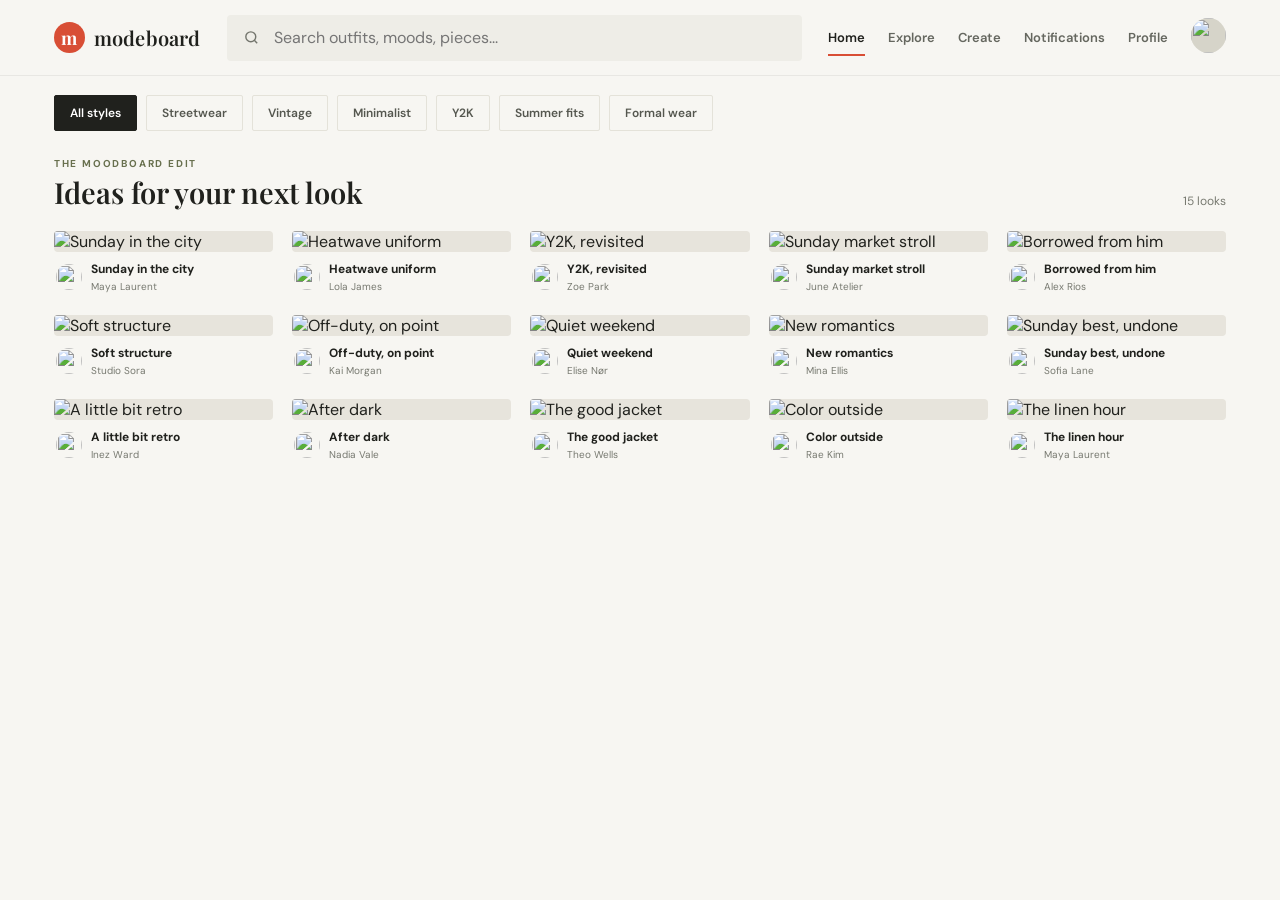
==== index.html @ 68780a5a "first commit" ====
<!doctype html>
<html lang="en">
<head>
  <meta charset="utf-8">
  <meta name="viewport" content="width=device-width, initial-scale=1">
  <meta name="theme-color" content="#f7f6f2">
  <title>Modeboard — Find your next look</title>
  <link rel="preconnect" href="https://fonts.googleapis.com">
  <link rel="preconnect" href="https://fonts.gstatic.com" crossorigin>
  <link href="https://fonts.googleapis.com/css2?family=DM+Sans:wght@400;500;600;700&family=Playfair+Display:wght@500;600;700&display=swap" rel="stylesheet">
  <link rel="stylesheet" href="styles.css">
</head>
<body>
  <header class="topbar">
    <a class="brand" href="#home" aria-label="Modeboard home"><span class="brand-mark">m</span><span class="brand-name">modeboard</span></a>
    <div class="search-wrap">
      <svg class="search-icon" width="17" height="17" viewBox="0 0 24 24" fill="none" stroke="currentColor" stroke-width="2" aria-hidden="true"><circle cx="11" cy="11" r="7"></circle><path d="m20 20-4-4"></path></svg>
      <input id="search" class="search" type="search" placeholder="Search outfits, moods, pieces..." autocomplete="off" aria-label="Search fashion inspiration">
      <div id="suggestions" class="suggestions" role="listbox"></div>
    </div>
    <nav class="nav-links" aria-label="Main navigation">
      <a class="nav-link active" href="#home">Home</a><a class="nav-link" href="#explore">Explore</a>
      <button class="nav-link" data-action="create">Create</button><button class="nav-link mobile-visible" aria-label="Notifications" data-action="notifications"><span class="notification-label">Notifications</span><svg class="nav-icon" viewBox="0 0 24 24" fill="none" stroke="currentColor" stroke-width="1.8"><path d="M18 8a6 6 0 0 0-12 0c0 7-3 7-3 9h18c0-2-3-2-3-9M10 21h4"></path></svg></button><a class="nav-link profile-label" href="#profile">Profile</a>
      <a href="#profile" aria-label="Profile"><img class="avatar" src="https://images.unsplash.com/photo-1534528741775-53994a69daeb?auto=format&fit=crop&w=96&q=80" alt=""></a>
    </nav>
  </header>
  <div class="categories" id="categories" aria-label="Filter by fashion category"></div>
  <main id="home">
    <section class="section-heading"><div><p class="eyebrow">The moodboard edit</p><h1 id="heading">Ideas for your next look</h1></div><span class="result-count" id="result-count"></span></section>
    <section class="masonry" id="masonry" aria-label="Fashion inspiration"></section>
    <div class="empty-state" id="empty-state"><strong>No looks found just yet.</strong>Try another search or category.</div>
  </main>
  <div class="modal-backdrop" id="modal" role="dialog" aria-modal="true" aria-label="Fashion pin details">
    <article class="detail-modal">
      <div class="detail-visual"><img id="detail-image" src="" alt=""></div>
      <div class="detail-content">
        <div class="detail-top"><div class="detail-actions"><button class="icon-button" id="detail-like" aria-label="Like this look"><svg width="18" height="18" viewBox="0 0 24 24" fill="none" stroke="currentColor" stroke-width="1.8"><path d="M20.8 4.6a5.5 5.5 0 0 0-7.8 0L12 5.7l-1.1-1.1a5.5 5.5 0 0 0-7.8 7.8l1.1 1.1L12 21l7.8-7.5 1.1-1.1a5.5 5.5 0 0 0-.1-7.8Z"></path></svg></button><button class="save-button saved" id="detail-save">Save</button></div><button class="close-modal" id="close-modal" aria-label="Close details">&times;</button></div>
        <h2 class="detail-title" id="detail-title"></h2><p class="detail-description" id="detail-description"></p>
        <div class="profile-row"><img id="detail-avatar" src="" alt=""><div><div class="profile-name" id="detail-creator"></div><div class="profile-sub">Style contributor</div></div></div>
        <div class="detail-divider"></div><h3 class="detail-label">The details</h3><div class="tag-list" id="detail-tags"></div>
        <div class="detail-divider"></div><h3 class="detail-label">Shop the look</h3><a class="product-link" href="#shop" data-action="shop"><span>Explore similar pieces</span><span>View edit ↗</span></a>
        <div class="detail-divider"></div><h3 class="detail-label">Notes from the community</h3><div class="comment-list" id="comment-list"><span>Love the proportions on this one.</span></div>
        <form class="comment-form" id="comment-form"><input id="comment-input" placeholder="Add a thoughtful note..." aria-label="Add a comment"><button type="submit">Post</button></form>
        <div class="detail-divider"></div><h3 class="detail-label">Related looks</h3><div class="related-row" id="related-row"></div>
      </div>
    </article>
  </div>
  <div class="toast" id="toast" role="status"></div>
  <script src="script.js" defer></script>
</body>
</html>
---- styles.css ----
:root { color-scheme: light; --ink: #20211d; --muted: #777970; --paper: #f7f6f2; --white: #fff; --line: #e7e6df; --accent: #d84e35; --olive: #68704e; --shadow: 0 18px 60px rgb(28 29 25 / 16%); }
    * { box-sizing: border-box; }
    body { margin: 0; background: var(--paper); color: var(--ink); font-family: "DM Sans", sans-serif; }
    button, input { font: inherit; }
    button { color: inherit; }
    .topbar { position: sticky; top: 0; z-index: 5; height: 76px; display: flex; align-items: center; gap: 26px; padding: 0 4.2%; background: rgb(247 246 242 / 94%); border-bottom: 1px solid rgb(32 33 29 / 7%); backdrop-filter: blur(16px); }
    .brand { display: flex; align-items: center; gap: 9px; flex: 0 0 auto; text-decoration: none; color: var(--ink); }
    .brand-mark { width: 31px; height: 31px; display: grid; place-items: center; border-radius: 50%; background: var(--accent); color: white; font: 700 18px "Playfair Display", serif; }
    .brand-name { font: 600 20px "Playfair Display", serif; letter-spacing: .2px; }
    .search-wrap { position: relative; flex: 1; max-width: 660px; }
    .search { width: 100%; height: 46px; padding: 0 18px 0 46px; outline: 0; border: 1px solid transparent; border-radius: 4px; background: #eeede7; color: var(--ink); transition: background .2s, border .2s; }
    .search:focus { background: white; border-color: #c9c8bd; }
    .search-icon { position: absolute; top: 14px; left: 16px; color: #73756d; pointer-events: none; }
    .suggestions { position: absolute; top: 54px; left: 0; right: 0; z-index: 10; display: none; padding: 12px; border: 1px solid var(--line); border-radius: 4px; background: white; box-shadow: 0 12px 30px rgb(0 0 0 / 10%); }
    .suggestions.open { display: block; }
    .suggestion-label { padding: 5px 9px 9px; color: var(--muted); font-size: 11px; text-transform: uppercase; letter-spacing: 1.1px; }
    .suggestion { display: flex; width: 100%; padding: 10px; border: 0; background: transparent; text-align: left; cursor: pointer; }
    .suggestion:hover { background: var(--paper); }
    .nav-links { display: flex; align-items: center; gap: 23px; margin-left: auto; }
    .nav-link { padding: 8px 0; border: 0; background: none; color: #65675f; text-decoration: none; font-size: 13px; font-weight: 600; cursor: pointer; }
    .nav-link:hover, .nav-link.active { color: var(--ink); }
    .nav-link.active { box-shadow: 0 2px var(--accent); }
    .nav-icon { display: none; width: 21px; height: 21px; }
    .avatar { width: 35px; height: 35px; flex: 0 0 auto; border-radius: 50%; object-fit: cover; background: #d6d4c9; }
    .categories { display: flex; align-items: center; gap: 9px; max-width: 100%; overflow-x: auto; padding: 19px 4.2% 17px; scrollbar-width: none; }
    .categories::-webkit-scrollbar { display: none; }
    .category { flex: 0 0 auto; padding: 9px 15px; border: 1px solid #e4e2d9; border-radius: 2px; background: transparent; color: #55574f; font-size: 12px; font-weight: 600; cursor: pointer; transition: .18s ease; }
    .category:hover { border-color: #aaa99e; }
    .category.active { border-color: var(--ink); background: var(--ink); color: white; }
    main { padding: 4px 4.2% 70px; }
    .section-heading { display: flex; justify-content: space-between; align-items: end; margin: 5px 0 22px; }
    .eyebrow { margin: 0 0 6px; color: var(--olive); font-size: 10px; font-weight: 700; letter-spacing: 1.8px; text-transform: uppercase; }
    h1 { margin: 0; font: 600 29px/1.15 "Playfair Display", serif; }
    .result-count { color: var(--muted); font-size: 12px; }
    .masonry { columns: 5 195px; column-gap: 19px; }
    .pin { break-inside: avoid; margin: 0 0 22px; opacity: 0; transform: translateY(10px); animation: enter .45s ease forwards; }
    @keyframes enter { to { opacity: 1; transform: translateY(0); } }
    .pin-image-wrap { position: relative; overflow: hidden; border-radius: 4px; background: #e7e4dc; cursor: pointer; isolation: isolate; }
    .pin-image { display: block; width: 100%; height: auto; transition: transform .45s cubic-bezier(.2,.75,.25,1); }
    .pin-image-wrap:hover .pin-image { transform: scale(1.035); }
    .pin-image-wrap::after { position: absolute; inset: 30% 0 0; z-index: 0; content: ""; opacity: 0; background: linear-gradient(transparent, rgb(0 0 0 / 28%)); transition: opacity .2s; pointer-events: none; }
    .pin-image-wrap:hover::after { opacity: 1; }
    .save-button { position: absolute; z-index: 1; top: 11px; right: 11px; padding: 10px 15px; border: 0; border-radius: 2px; background: var(--accent); color: white; font-size: 12px; font-weight: 700; opacity: 0; transform: translateY(-4px); transition: .18s; cursor: pointer; }
    .pin-image-wrap:hover .save-button, .save-button.saved { opacity: 1; transform: none; }
    .pin-actions { position: absolute; z-index: 1; right: 10px; bottom: 10px; left: 10px; display: flex; justify-content: space-between; opacity: 0; transition: .18s; }
    .pin-image-wrap:hover .pin-actions { opacity: 1; }
    .icon-button { display: grid; width: 34px; height: 34px; place-items: center; border: 0; border-radius: 50%; background: rgb(255 255 255 / 95%); cursor: pointer; }
    .icon-button:hover { background: white; transform: translateY(-1px); }
    .pin-caption { display: flex; align-items: center; gap: 9px; padding: 9px 2px 0; }
    .creator-avatar { width: 26px; height: 26px; flex: 0 0 auto; border-radius: 50%; object-fit: cover; }
    .caption-copy { min-width: 0; }
    .pin-title { overflow: hidden; margin: 0; font-size: 12px; font-weight: 700; text-overflow: ellipsis; white-space: nowrap; }
    .creator { margin: 3px 0 0; color: var(--muted); font-size: 10px; }
    .empty-state { display: none; padding: 60px 20px; color: var(--muted); text-align: center; }
    .empty-state strong { display: block; margin-bottom: 8px; color: var(--ink); font: 500 22px "Playfair Display", serif; }
    .modal-backdrop { position: fixed; inset: 0; z-index: 20; display: none; place-items: center; padding: 25px; background: rgb(23 24 21 / 60%); backdrop-filter: blur(4px); }
    .modal-backdrop.open { display: grid; animation: fade .2s ease; }
    @keyframes fade { from { opacity: 0; } to { opacity: 1; } }
    .detail-modal { position: relative; display: grid; width: min(1050px, 96vw); max-height: min(760px, 92vh); grid-template-columns: minmax(0, 1.08fr) minmax(340px, .92fr); overflow: hidden; border-radius: 5px; background: white; box-shadow: var(--shadow); animation: rise .25s ease; }
    @keyframes rise { from { transform: translateY(10px) scale(.99); } to { transform: none; } }
    .detail-visual { display: grid; min-height: 400px; max-height: min(760px, 92vh); place-items: center; overflow: hidden; background: #e9e7df; }
    .detail-visual img { width: 100%; height: 100%; max-height: min(760px, 92vh); object-fit: cover; }
    .detail-content { overflow-y: auto; padding: 27px 29px; }
    .detail-top { display: flex; justify-content: space-between; align-items: center; margin-bottom: 20px; }
    .detail-actions { display: flex; align-items: center; gap: 9px; }
    .detail-title { margin: 0 0 10px; font: 600 28px/1.2 "Playfair Display", serif; }
    .detail-description { color: #686a62; font-size: 13px; line-height: 1.65; }
    .profile-row { display: flex; align-items: center; gap: 10px; margin: 22px 0; }
    .profile-row img { width: 38px; height: 38px; border-radius: 50%; object-fit: cover; }
    .profile-name { font-size: 12px; font-weight: 700; }
    .profile-sub { margin-top: 3px; color: var(--muted); font-size: 10px; }
    .detail-divider { height: 1px; margin: 20px 0; background: var(--line); }
    .detail-label { margin: 0 0 12px; font-size: 12px; font-weight: 700; }
    .tag-list { display: flex; flex-wrap: wrap; gap: 7px; }
    .tag { padding: 7px 9px; background: var(--paper); color: #66675f; font-size: 10px; }
    .product-link { display: flex; justify-content: space-between; padding: 13px 0; border-bottom: 1px solid var(--line); color: var(--ink); text-decoration: none; font-size: 12px; }
    .product-link span:last-child { color: var(--accent); }
    .comment-form { display: flex; gap: 8px; margin-top: 12px; }
    .comment-form input { min-width: 0; flex: 1; padding: 10px; border: 1px solid var(--line); outline: 0; font-size: 11px; }
    .comment-form input:focus { border-color: #aaa99e; }
    .comment-form button { padding: 0 13px; border: 0; background: var(--ink); color: white; font-size: 11px; cursor: pointer; }
    .comment-list { display: grid; gap: 9px; color: #66675f; font-size: 11px; }
    .related-row { display: flex; gap: 8px; }
    .related-row img { width: 66px; height: 83px; border-radius: 2px; object-fit: cover; }
    .close-modal { width: 34px; height: 34px; border: 1px solid var(--line); border-radius: 50%; background: white; font-size: 19px; cursor: pointer; }
    .toast { position: fixed; bottom: 24px; left: 50%; z-index: 30; padding: 11px 17px; background: var(--ink); color: white; font-size: 12px; opacity: 0; transform: translate(-50%, 10px); transition: .2s; pointer-events: none; }
    .toast.show { opacity: 1; transform: translate(-50%, 0); }
    body.modal-open { overflow: hidden; }
    @media (min-width: 1500px) { .masonry { columns: 6 195px; } }
    @media (hover: none) { .pin-image-wrap::after { opacity: .12; } .pin-image-wrap .save-button, .pin-image-wrap .pin-actions { opacity: 1; transform: none; } }
    @media (max-width: 1100px) { .topbar { gap: 17px; padding: 0 3%; } .nav-links { gap: 15px; } .categories, main { padding-right: 3%; padding-left: 3%; } .masonry { columns: 4 180px; } }
    @media (max-width: 760px) {
      .topbar { height: 64px; gap: 14px; padding: 0 16px; }
      .brand-name { display: none; }
      .brand-mark { width: 33px; height: 33px; }
      .search { height: 40px; padding-left: 39px; font-size: 12px; }
      .search-icon { top: 12px; left: 13px; }
      .nav-links { gap: 11px; }
      .nav-link { display: none; }
      .nav-link.mobile-visible { display: grid; place-items: center; }
      .nav-icon { display: block; }
      .notification-label, .profile-label { display: none; }
      .avatar { width: 31px; height: 31px; }
      .categories { padding: 14px 16px; }
      main { padding: 4px 16px 45px; }
      .section-heading { margin-bottom: 17px; }
      h1 { font-size: 25px; }
      .masonry { columns: 3 150px; column-gap: 12px; }
      .pin { margin-bottom: 15px; }
      .pin-caption { gap: 6px; padding-top: 7px; }
      .creator-avatar { width: 23px; height: 23px; }
      .pin-title { font-size: 11px; }
      .creator { font-size: 9px; }
      .modal-backdrop { padding: 0; align-items: end; }
      .detail-modal { width: 100%; max-height: 94vh; grid-template-columns: 1fr; grid-template-rows: minmax(220px, 38vh) minmax(0, 1fr); border-radius: 9px 9px 0 0; }
      .detail-visual { min-height: 0; max-height: 38vh; }
      .detail-visual img { max-height: 38vh; }
      .detail-content { padding: 19px 20px 30px; }
      .detail-title { font-size: 24px; }
    }
    @media (max-width: 430px) { .masonry { columns: 2 135px; column-gap: 11px; } .result-count { font-size: 10px; } .category { padding: 8px 12px; } }
    @media (prefers-reduced-motion: reduce) { *, *::before, *::after { scroll-behavior: auto !important; animation-duration: .01ms !important; transition-duration: .01ms !important; } }
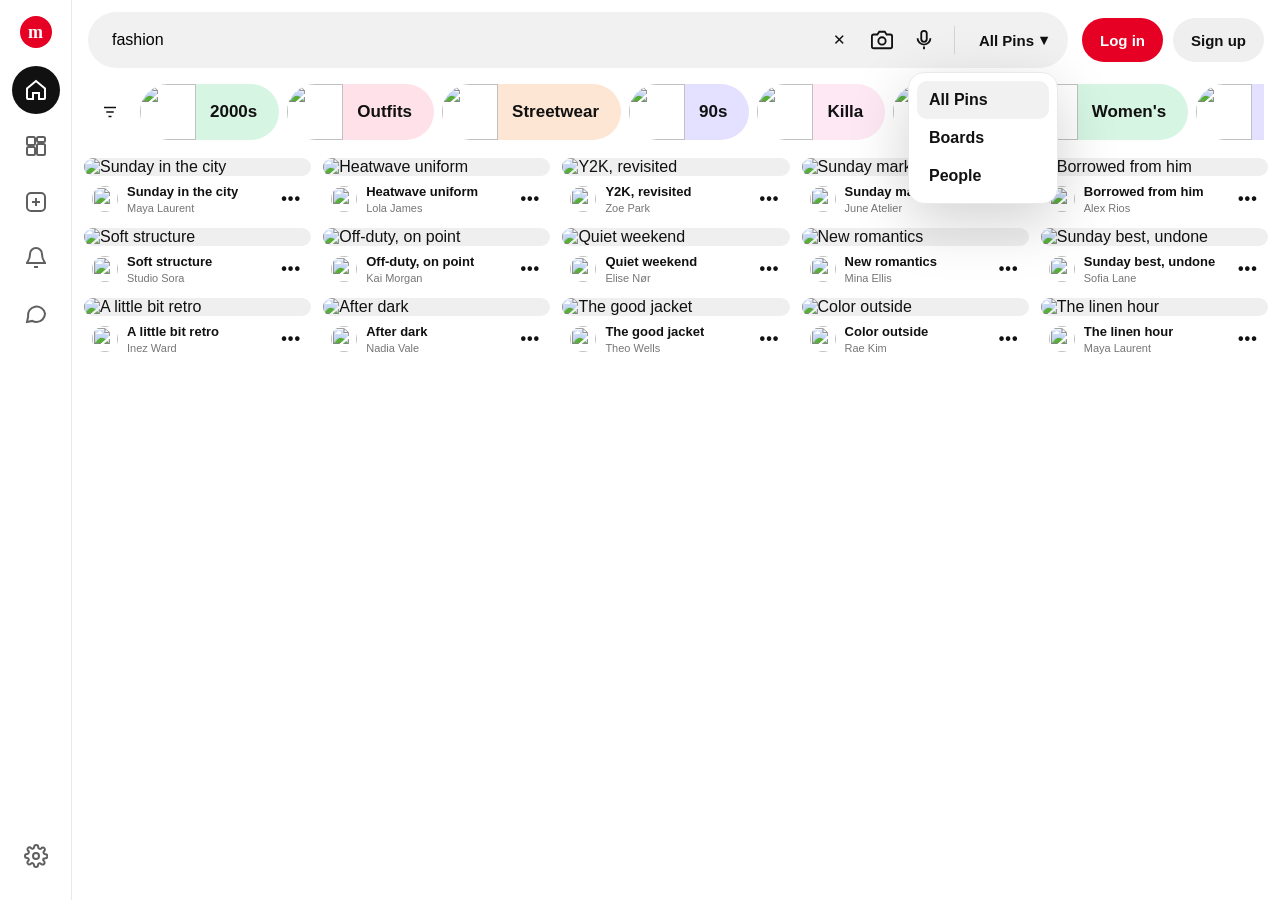
==== commit 46602957: "Restyle to Pinterest look and add login/register accounts" ====
--- a/index.html
+++ b/index.html
@@ -11,25 +11,42 @@
   <link rel="stylesheet" href="styles.css">
 </head>
 <body>
-  <header class="topbar">
-    <a class="brand" href="#home" aria-label="Modeboard home"><span class="brand-mark">m</span><span class="brand-name">modeboard</span></a>
-    <div class="search-wrap">
-      <svg class="search-icon" width="17" height="17" viewBox="0 0 24 24" fill="none" stroke="currentColor" stroke-width="2" aria-hidden="true"><circle cx="11" cy="11" r="7"></circle><path d="m20 20-4-4"></path></svg>
-      <input id="search" class="search" type="search" placeholder="Search outfits, moods, pieces..." autocomplete="off" aria-label="Search fashion inspiration">
-      <div id="suggestions" class="suggestions" role="listbox"></div>
+  <div class="app">
+    <aside class="sidebar" aria-label="Primary">
+      <a class="side-logo" href="#home" aria-label="Modeboard home"><span class="brand-mark">m</span></a>
+      <nav class="side-nav">
+        <button class="side-btn is-active" data-action="home" aria-label="Home" title="Home"><svg viewBox="0 0 24 24" width="24" height="24" fill="none" stroke="currentColor" stroke-width="2"><path d="M3 10.5 12 3l9 7.5V20a1 1 0 0 1-1 1h-5v-6h-6v6H4a1 1 0 0 1-1-1Z"/></svg></button>
+        <button class="side-btn" data-action="explore" aria-label="Explore" title="Explore"><svg viewBox="0 0 24 24" width="24" height="24" fill="none" stroke="currentColor" stroke-width="2"><rect x="3" y="3" width="8" height="8" rx="1.5"/><rect x="13" y="3" width="8" height="5" rx="1.5"/><rect x="13" y="10" width="8" height="11" rx="1.5"/><rect x="3" y="13" width="8" height="8" rx="1.5"/></svg></button>
+        <button class="side-btn" data-action="create" aria-label="Create" title="Create"><svg viewBox="0 0 24 24" width="24" height="24" fill="none" stroke="currentColor" stroke-width="2"><rect x="3" y="3" width="18" height="18" rx="4"/><path d="M12 8v8M8 12h8"/></svg></button>
+        <button class="side-btn" data-action="notifications" aria-label="Notifications" title="Notifications"><svg viewBox="0 0 24 24" width="24" height="24" fill="none" stroke="currentColor" stroke-width="2"><path d="M18 8a6 6 0 0 0-12 0c0 7-3 7-3 9h18c0-2-3-2-3-9M10 21h4"/></svg><span class="dot" id="notif-dot" hidden></span></button>
+        <button class="side-btn" data-action="messages" aria-label="Messages" title="Messages"><svg viewBox="0 0 24 24" width="24" height="24" fill="none" stroke="currentColor" stroke-width="2"><path d="M21 11.5a8.5 8.5 0 0 1-8.5 8.5c-1.5 0-3-.4-4.2-1.1L3 20l1.1-5.3A8.5 8.5 0 1 1 21 11.5Z"/></svg></button>
+      </nav>
+      <button class="side-btn side-settings" data-action="settings" aria-label="Settings" title="Settings"><svg viewBox="0 0 24 24" width="24" height="24" fill="none" stroke="currentColor" stroke-width="2"><circle cx="12" cy="12" r="3"/><path d="M19.4 15a1.7 1.7 0 0 0 .3 1.9l.1.1a2 2 0 1 1-2.8 2.8l-.1-.1a1.7 1.7 0 0 0-1.9-.3 1.7 1.7 0 0 0-1 1.5V21a2 2 0 1 1-4 0v-.2a1.7 1.7 0 0 0-1-1.5 1.7 1.7 0 0 0-1.9.3l-.1.1a2 2 0 1 1-2.8-2.8l.1-.1a1.7 1.7 0 0 0 .3-1.9 1.7 1.7 0 0 0-1.5-1H3a2 2 0 1 1 0-4h.2a1.7 1.7 0 0 0 1.5-1 1.7 1.7 0 0 0-.3-1.9l-.1-.1a2 2 0 1 1 2.8-2.8l.1.1a1.7 1.7 0 0 0 1.9.3h.1a1.7 1.7 0 0 0 1-1.5V3a2 2 0 1 1 4 0v.2a1.7 1.7 0 0 0 1 1.5h.1a1.7 1.7 0 0 0 1.9-.3l.1-.1a2 2 0 1 1 2.8 2.8l-.1.1a1.7 1.7 0 0 0-.3 1.9v.1a1.7 1.7 0 0 0 1.5 1h.2a2 2 0 1 1 0 4h-.2a1.7 1.7 0 0 0-1.5 1Z"/></svg></button>
+    </aside>
+    <div class="main-col">
+    <header class="topbar pinterest-bar">
+      <div class="search-pill">
+        <input id="search" class="search" type="search" value="fashion" autocomplete="off" aria-label="Search fashion inspiration">
+        <button class="pill-icon" id="clear-search" aria-label="Clear search">✕</button>
+        <button class="pill-icon" data-action="visual-search" aria-label="Visual search" title="Search by image"><svg width="22" height="22" viewBox="0 0 24 24" fill="none" stroke="currentColor" stroke-width="2"><path d="M23 19a2 2 0 0 1-2 2H3a2 2 0 0 1-2-2V8a2 2 0 0 1 2-2h4l2-3h6l2 3h4a2 2 0 0 1 2 2Z"/><circle cx="12" cy="13" r="4"/></svg></button>
+        <button class="pill-icon" data-action="voice" aria-label="Voice search" title="Voice search"><svg width="22" height="22" viewBox="0 0 24 24" fill="none" stroke="currentColor" stroke-width="2"><rect x="9" y="2" width="6" height="12" rx="3"/><path d="M5 10a7 7 0 0 0 14 0M12 19v3"/></svg></button>
+        <span class="pill-divider"></span>
+        <button class="all-pins" id="scope-btn" aria-haspopup="listbox">All Pins <span>▾</span></button>
+        <div class="scope-menu" id="scope-menu" role="listbox" hidden><button data-scope="All Pins" class="on">All Pins</button><button data-scope="Boards">Boards</button><button data-scope="People">People</button></div>
+      </div>
+      <div class="auth-area" id="auth-area"></div>
+    </header>
+    <div class="filter-row">
+      <button class="filter-btn" id="filter-btn" aria-label="Filter options" title="Filters"><svg width="18" height="18" viewBox="0 0 24 24" fill="none" stroke="currentColor" stroke-width="2"><path d="M4 6h16M7 12h10M10 18h4"/></svg></button>
+      <div class="categories pills" id="categories" aria-label="Filter by fashion category"></div>
     </div>
-    <nav class="nav-links" aria-label="Main navigation">
-      <a class="nav-link active" href="#home">Home</a><a class="nav-link" href="#explore">Explore</a>
-      <button class="nav-link" data-action="create">Create</button><button class="nav-link mobile-visible" aria-label="Notifications" data-action="notifications"><span class="notification-label">Notifications</span><svg class="nav-icon" viewBox="0 0 24 24" fill="none" stroke="currentColor" stroke-width="1.8"><path d="M18 8a6 6 0 0 0-12 0c0 7-3 7-3 9h18c0-2-3-2-3-9M10 21h4"></path></svg></button><a class="nav-link profile-label" href="#profile">Profile</a>
-      <a href="#profile" aria-label="Profile"><img class="avatar" src="https://images.unsplash.com/photo-1534528741775-53994a69daeb?auto=format&fit=crop&w=96&q=80" alt=""></a>
-    </nav>
-  </header>
-  <div class="categories" id="categories" aria-label="Filter by fashion category"></div>
+    <div class="search-wrap" style="display:none"><div id="suggestions" class="suggestions" role="listbox"></div></div>
   <main id="home">
-    <section class="section-heading"><div><p class="eyebrow">The moodboard edit</p><h1 id="heading">Ideas for your next look</h1></div><span class="result-count" id="result-count"></span></section>
     <section class="masonry" id="masonry" aria-label="Fashion inspiration"></section>
     <div class="empty-state" id="empty-state"><strong>No looks found just yet.</strong>Try another search or category.</div>
   </main>
+    </div><!-- /main-col -->
+  </div><!-- /app -->
   <div class="modal-backdrop" id="modal" role="dialog" aria-modal="true" aria-label="Fashion pin details">
     <article class="detail-modal">
       <div class="detail-visual"><img id="detail-image" src="" alt=""></div>
@@ -45,6 +62,24 @@
       </div>
     </article>
   </div>
+  <div class="modal-backdrop" id="auth-modal" role="dialog" aria-modal="true" aria-label="Log in or sign up">
+    <article class="auth-modal">
+      <button class="close-modal auth-close" id="auth-close" aria-label="Close">&times;</button>
+      <div class="auth-logo"><span class="brand-mark">m</span></div>
+      <h2 id="auth-title">Welcome to Modeboard</h2>
+      <p class="auth-sub" id="auth-sub">Find ideas for your next look.</p>
+      <div class="auth-tabs" role="tablist"><button id="tab-login" class="on" role="tab">Log in</button><button id="tab-register" role="tab">Sign up</button></div>
+      <form id="auth-form" novalidate>
+        <label id="name-field" style="display:none">Name<input id="auth-name" type="text" placeholder="Your name" autocomplete="name"></label>
+        <label>Email<input id="auth-email" type="email" placeholder="Email" autocomplete="email" required></label>
+        <label>Password<input id="auth-password" type="password" placeholder="Password" autocomplete="current-password" required minlength="6"></label>
+        <p class="auth-error" id="auth-error" hidden></p>
+        <button type="submit" class="auth-submit" id="auth-submit">Log in</button>
+      </form>
+      <p class="auth-switch"><span id="auth-switch-text">Not on Modeboard yet?</span> <button id="auth-switch">Sign up</button></p>
+      <p class="auth-terms">By continuing you agree to the Terms. Demo accounts are stored only in this browser.</p>
+    </article>
+  </div>
   <div class="toast" id="toast" role="status"></div>
   <script src="script.js" defer></script>
 </body>
--- a/styles.css
+++ b/styles.css
@@ -1,70 +1,95 @@
-    :root { color-scheme: light; --ink: #20211d; --muted: #777970; --paper: #f7f6f2; --white: #fff; --line: #e7e6df; --accent: #d84e35; --olive: #68704e; --shadow: 0 18px 60px rgb(28 29 25 / 16%); }
+    :root { color-scheme: light; --ink: #111; --muted: #767676; --paper: #fff; --line: #e9e9e9; --accent: #e60023; --pill: #f1f1f1; --shadow: 0 18px 60px rgb(0 0 0 / 18%); }
     * { box-sizing: border-box; }
-    body { margin: 0; background: var(--paper); color: var(--ink); font-family: "DM Sans", sans-serif; }
+    body { margin: 0; background: var(--paper); color: var(--ink); font-family: -apple-system, BlinkMacSystemFont, "Segoe UI", Roboto, Helvetica, Arial, sans-serif; }
     button, input { font: inherit; }
     button { color: inherit; }
-    .topbar { position: sticky; top: 0; z-index: 5; height: 76px; display: flex; align-items: center; gap: 26px; padding: 0 4.2%; background: rgb(247 246 242 / 94%); border-bottom: 1px solid rgb(32 33 29 / 7%); backdrop-filter: blur(16px); }
-    .brand { display: flex; align-items: center; gap: 9px; flex: 0 0 auto; text-decoration: none; color: var(--ink); }
-    .brand-mark { width: 31px; height: 31px; display: grid; place-items: center; border-radius: 50%; background: var(--accent); color: white; font: 700 18px "Playfair Display", serif; }
-    .brand-name { font: 600 20px "Playfair Display", serif; letter-spacing: .2px; }
-    .search-wrap { position: relative; flex: 1; max-width: 660px; }
-    .search { width: 100%; height: 46px; padding: 0 18px 0 46px; outline: 0; border: 1px solid transparent; border-radius: 4px; background: #eeede7; color: var(--ink); transition: background .2s, border .2s; }
-    .search:focus { background: white; border-color: #c9c8bd; }
-    .search-icon { position: absolute; top: 14px; left: 16px; color: #73756d; pointer-events: none; }
-    .suggestions { position: absolute; top: 54px; left: 0; right: 0; z-index: 10; display: none; padding: 12px; border: 1px solid var(--line); border-radius: 4px; background: white; box-shadow: 0 12px 30px rgb(0 0 0 / 10%); }
-    .suggestions.open { display: block; }
-    .suggestion-label { padding: 5px 9px 9px; color: var(--muted); font-size: 11px; text-transform: uppercase; letter-spacing: 1.1px; }
-    .suggestion { display: flex; width: 100%; padding: 10px; border: 0; background: transparent; text-align: left; cursor: pointer; }
-    .suggestion:hover { background: var(--paper); }
-    .nav-links { display: flex; align-items: center; gap: 23px; margin-left: auto; }
-    .nav-link { padding: 8px 0; border: 0; background: none; color: #65675f; text-decoration: none; font-size: 13px; font-weight: 600; cursor: pointer; }
-    .nav-link:hover, .nav-link.active { color: var(--ink); }
-    .nav-link.active { box-shadow: 0 2px var(--accent); }
-    .nav-icon { display: none; width: 21px; height: 21px; }
-    .avatar { width: 35px; height: 35px; flex: 0 0 auto; border-radius: 50%; object-fit: cover; background: #d6d4c9; }
-    .categories { display: flex; align-items: center; gap: 9px; max-width: 100%; overflow-x: auto; padding: 19px 4.2% 17px; scrollbar-width: none; }
+    .app { display: flex; min-height: 100vh; }
+    .sidebar { position: sticky; top: 0; height: 100vh; width: 72px; flex: 0 0 72px; display: flex; flex-direction: column; align-items: center; padding: 16px 0 20px; border-right: 1px solid var(--line); background: #fff; z-index: 6; }
+    .side-logo { margin-bottom: 18px; text-decoration: none; }
+    .brand-mark { width: 32px; height: 32px; display: grid; place-items: center; border-radius: 50%; background: var(--accent); color: white; font: 700 18px Georgia, serif; }
+    .side-nav { display: flex; flex-direction: column; gap: 8px; }
+    .side-btn { position: relative; width: 48px; height: 48px; display: grid; place-items: center; border: 0; border-radius: 50%; background: transparent; color: #5f5f5f; cursor: pointer; }
+    .side-btn:hover { background: #f1f1f1; color: #111; }
+    .side-btn.is-active { background: #111; color: #fff; }
+    .side-btn .dot { position: absolute; top: 10px; right: 11px; width: 9px; height: 9px; border-radius: 50%; background: var(--accent); border: 2px solid #fff; }
+    .side-settings { margin-top: auto; }
+    .main-col { flex: 1; min-width: 0; }
+    .topbar { position: sticky; top: 0; z-index: 5; display: flex; align-items: center; gap: 14px; padding: 12px 16px 10px; background: rgb(255 255 255 / 96%); backdrop-filter: blur(8px); }
+    .search-pill { position: relative; flex: 1; display: flex; align-items: center; gap: 2px; height: 56px; padding: 0 6px 0 16px; border-radius: 999px; background: var(--pill); }
+    .search-pill:focus-within { outline: 2px solid #111; background: #e9e9e9; }
+    .search-pill .search { flex: 1; min-width: 0; height: 100%; border: 0; outline: 0; background: transparent; font-size: 16px; padding-left: 8px; }
+    .search-pill .search::-webkit-search-cancel-button { display: none; }
+    .pill-icon { width: 40px; height: 40px; display: grid; place-items: center; border: 0; border-radius: 50%; background: transparent; cursor: pointer; color: #111; font-size: 15px; }
+    .pill-icon:hover { background: #e2e2e2; }
+    .pill-divider { width: 1px; height: 28px; margin: 0 8px; background: #d3d3d3; }
+    .all-pins { display: flex; align-items: center; gap: 6px; height: 44px; padding: 0 14px; border: 0; background: transparent; border-radius: 999px; font-weight: 600; font-size: 15px; cursor: pointer; white-space: nowrap; }
+    .all-pins:hover { background: #e2e2e2; }
+    .scope-menu { position: absolute; right: 10px; top: 60px; display: grid; min-width: 150px; padding: 8px; border-radius: 16px; background: #fff; box-shadow: var(--shadow); border: 1px solid var(--line); }
+    .scope-menu button { border: 0; background: transparent; text-align: left; padding: 10px 12px; border-radius: 10px; cursor: pointer; font-weight: 600; }
+    .scope-menu button:hover, .scope-menu button.on { background: #f1f1f1; }
+    .auth-area { display: flex; align-items: center; gap: 10px; flex: 0 0 auto; }
+    .btn-login { height: 44px; padding: 0 18px; border-radius: 999px; border: 0; background: var(--accent); color: #fff; font-weight: 700; font-size: 15px; cursor: pointer; }
+    .btn-login:hover { background: #c8001e; }
+    .btn-signup { height: 44px; padding: 0 18px; border-radius: 999px; border: 0; background: #efefef; font-weight: 700; font-size: 15px; cursor: pointer; }
+    .btn-signup:hover { background: #e2e2e2; }
+    .avatar-btn { display: flex; align-items: center; gap: 4px; border: 0; background: transparent; cursor: pointer; padding: 4px; border-radius: 999px; }
+    .avatar-btn:hover { background: #f1f1f1; }
+    .avatar { width: 40px; height: 40px; flex: 0 0 auto; border-radius: 50%; object-fit: cover; background: #d6d4c9; }
+    .avatar-fallback { width: 40px; height: 40px; display: grid; place-items: center; border-radius: 50%; background: #111; color: #fff; font-weight: 800; }
+    .user-menu { position: absolute; right: 12px; top: 70px; z-index: 20; width: 260px; padding: 12px; border-radius: 16px; background: #fff; border: 1px solid var(--line); box-shadow: var(--shadow); }
+    .user-head { display: flex; gap: 10px; align-items: center; padding: 6px 6px 12px; }
+    .user-head b { display: block; font-size: 14px; }
+    .user-head small { color: var(--muted); }
+    .user-menu button { width: 100%; border: 0; background: transparent; text-align: left; padding: 10px; border-radius: 10px; font-weight: 600; cursor: pointer; }
+    .user-menu button:hover { background: #f1f1f1; }
+    .filter-row { display: flex; align-items: center; gap: 8px; padding: 6px 16px 12px; }
+    .filter-btn { width: 44px; height: 44px; flex: 0 0 44px; display: grid; place-items: center; border: 0; border-radius: 50%; background: transparent; cursor: pointer; }
+    .filter-btn:hover, .filter-btn.on { background: #111; color: #fff; }
+    .categories { display: flex; align-items: center; gap: 8px; max-width: 100%; overflow-x: auto; scrollbar-width: none; }
     .categories::-webkit-scrollbar { display: none; }
-    .category { flex: 0 0 auto; padding: 9px 15px; border: 1px solid #e4e2d9; border-radius: 2px; background: transparent; color: #55574f; font-size: 12px; font-weight: 600; cursor: pointer; transition: .18s ease; }
-    .category:hover { border-color: #aaa99e; }
-    .category.active { border-color: var(--ink); background: var(--ink); color: white; }
-    main { padding: 4px 4.2% 70px; }
-    .section-heading { display: flex; justify-content: space-between; align-items: end; margin: 5px 0 22px; }
-    .eyebrow { margin: 0 0 6px; color: var(--olive); font-size: 10px; font-weight: 700; letter-spacing: 1.8px; text-transform: uppercase; }
-    h1 { margin: 0; font: 600 29px/1.15 "Playfair Display", serif; }
-    .result-count { color: var(--muted); font-size: 12px; }
-    .masonry { columns: 5 195px; column-gap: 19px; }
-    .pin { break-inside: avoid; margin: 0 0 22px; opacity: 0; transform: translateY(10px); animation: enter .45s ease forwards; }
+    .category { flex: 0 0 auto; display: flex; align-items: center; gap: 0; padding: 0; border: 0; background: transparent; cursor: pointer; }
+    .category .cat-thumb { width: 56px; height: 56px; object-fit: cover; border-radius: 999px 0 0 999px; display: block; }
+    .category .cat-label { display: flex; align-items: center; height: 56px; padding: 0 22px 0 14px; border-radius: 0 999px 999px 0; background: #ffe2e9; font-size: 17px; font-weight: 700; white-space: nowrap; }
+    .category:nth-child(3n) .cat-label { background: #fee6d4; } .category:nth-child(3n+1) .cat-label { background: #d6f5e3; } .category:nth-child(4n) .cat-label { background: #e4e0ff; } .category:nth-child(5n) .cat-label { background: #fde8f3; }
+    .category:hover .cat-label { filter: brightness(.96); }
+    .category.active .cat-label { background: #111; color: #fff; }
+    main { padding: 6px 12px 70px; }
+    .masonry { columns: 5 195px; column-gap: 12px; }
+    .pin { break-inside: avoid; margin: 0 0 14px; opacity: 0; transform: translateY(10px); animation: enter .45s ease forwards; }
     @keyframes enter { to { opacity: 1; transform: translateY(0); } }
-    .pin-image-wrap { position: relative; overflow: hidden; border-radius: 4px; background: #e7e4dc; cursor: pointer; isolation: isolate; }
+    .pin-image-wrap { position: relative; overflow: hidden; border-radius: 22px; background: #efefef; cursor: zoom-in; isolation: isolate; }
     .pin-image { display: block; width: 100%; height: auto; transition: transform .45s cubic-bezier(.2,.75,.25,1); }
     .pin-image-wrap:hover .pin-image { transform: scale(1.035); }
-    .pin-image-wrap::after { position: absolute; inset: 30% 0 0; z-index: 0; content: ""; opacity: 0; background: linear-gradient(transparent, rgb(0 0 0 / 28%)); transition: opacity .2s; pointer-events: none; }
+    .pin-image-wrap::after { position: absolute; inset: 30% 0 0; z-index: 0; content: ""; opacity: 0; background: linear-gradient(transparent, rgb(0 0 0 / 32%)); transition: opacity .2s; pointer-events: none; }
     .pin-image-wrap:hover::after { opacity: 1; }
-    .save-button { position: absolute; z-index: 1; top: 11px; right: 11px; padding: 10px 15px; border: 0; border-radius: 2px; background: var(--accent); color: white; font-size: 12px; font-weight: 700; opacity: 0; transform: translateY(-4px); transition: .18s; cursor: pointer; }
+    .save-button { position: absolute; z-index: 1; top: 11px; right: 11px; padding: 12px 18px; border: 0; border-radius: 999px; background: var(--accent); color: white; font-size: 14px; font-weight: 700; opacity: 0; transform: translateY(-4px); transition: .18s; cursor: pointer; }
     .pin-image-wrap:hover .save-button, .save-button.saved { opacity: 1; transform: none; }
+    .save-button.saved { background: #111; }
     .pin-actions { position: absolute; z-index: 1; right: 10px; bottom: 10px; left: 10px; display: flex; justify-content: space-between; opacity: 0; transition: .18s; }
     .pin-image-wrap:hover .pin-actions { opacity: 1; }
     .icon-button { display: grid; width: 34px; height: 34px; place-items: center; border: 0; border-radius: 50%; background: rgb(255 255 255 / 95%); cursor: pointer; }
     .icon-button:hover { background: white; transform: translateY(-1px); }
-    .pin-caption { display: flex; align-items: center; gap: 9px; padding: 9px 2px 0; }
+    .pin-caption { display: flex; align-items: center; gap: 9px; padding: 8px 8px 0; }
     .creator-avatar { width: 26px; height: 26px; flex: 0 0 auto; border-radius: 50%; object-fit: cover; }
     .caption-copy { min-width: 0; }
-    .pin-title { overflow: hidden; margin: 0; font-size: 12px; font-weight: 700; text-overflow: ellipsis; white-space: nowrap; }
-    .creator { margin: 3px 0 0; color: var(--muted); font-size: 10px; }
+    .pin-title { overflow: hidden; margin: 0; font-size: 13px; font-weight: 700; text-overflow: ellipsis; white-space: nowrap; }
+    .creator { margin: 3px 0 0; color: var(--muted); font-size: 11px; }
+    .pin-more { margin-left: auto; border: 0; background: transparent; border-radius: 50%; width: 28px; height: 28px; cursor: pointer; font-weight: 800; letter-spacing: 1px; }
+    .pin-more:hover { background: #efefef; }
     .empty-state { display: none; padding: 60px 20px; color: var(--muted); text-align: center; }
-    .empty-state strong { display: block; margin-bottom: 8px; color: var(--ink); font: 500 22px "Playfair Display", serif; }
-    .modal-backdrop { position: fixed; inset: 0; z-index: 20; display: none; place-items: center; padding: 25px; background: rgb(23 24 21 / 60%); backdrop-filter: blur(4px); }
+    .empty-state strong { display: block; margin-bottom: 8px; color: var(--ink); font-size: 22px; }
+    .modal-backdrop { position: fixed; inset: 0; z-index: 40; display: none; place-items: center; padding: 25px; background: rgb(0 0 0 / 55%); backdrop-filter: blur(3px); }
     .modal-backdrop.open { display: grid; animation: fade .2s ease; }
     @keyframes fade { from { opacity: 0; } to { opacity: 1; } }
-    .detail-modal { position: relative; display: grid; width: min(1050px, 96vw); max-height: min(760px, 92vh); grid-template-columns: minmax(0, 1.08fr) minmax(340px, .92fr); overflow: hidden; border-radius: 5px; background: white; box-shadow: var(--shadow); animation: rise .25s ease; }
+    .detail-modal { position: relative; display: grid; width: min(1050px, 96vw); max-height: min(760px, 92vh); grid-template-columns: minmax(0, 1.08fr) minmax(340px, .92fr); overflow: hidden; border-radius: 28px; background: white; box-shadow: var(--shadow); animation: rise .25s ease; }
     @keyframes rise { from { transform: translateY(10px) scale(.99); } to { transform: none; } }
-    .detail-visual { display: grid; min-height: 400px; max-height: min(760px, 92vh); place-items: center; overflow: hidden; background: #e9e7df; }
+    .detail-visual { display: grid; min-height: 400px; max-height: min(760px, 92vh); place-items: center; overflow: hidden; background: #efefef; }
     .detail-visual img { width: 100%; height: 100%; max-height: min(760px, 92vh); object-fit: cover; }
-    .detail-content { overflow-y: auto; padding: 27px 29px; }
-    .detail-top { display: flex; justify-content: space-between; align-items: center; margin-bottom: 20px; }
+    .detail-content { overflow-y: auto; padding: 24px 26px; }
+    .detail-top { display: flex; justify-content: space-between; align-items: center; margin-bottom: 18px; }
     .detail-actions { display: flex; align-items: center; gap: 9px; }
-    .detail-title { margin: 0 0 10px; font: 600 28px/1.2 "Playfair Display", serif; }
-    .detail-description { color: #686a62; font-size: 13px; line-height: 1.65; }
+    .detail-title { margin: 0 0 10px; font-size: 28px; line-height: 1.2; font-weight: 700; }
+    .detail-description { color: #555; font-size: 14px; line-height: 1.6; }
     .profile-row { display: flex; align-items: center; gap: 10px; margin: 22px 0; }
     .profile-row img { width: 38px; height: 38px; border-radius: 50%; object-fit: cover; }
     .profile-name { font-size: 12px; font-weight: 700; }
@@ -72,39 +97,54 @@
     .detail-divider { height: 1px; margin: 20px 0; background: var(--line); }
     .detail-label { margin: 0 0 12px; font-size: 12px; font-weight: 700; }
     .tag-list { display: flex; flex-wrap: wrap; gap: 7px; }
-    .tag { padding: 7px 9px; background: var(--paper); color: #66675f; font-size: 10px; }
-    .product-link { display: flex; justify-content: space-between; padding: 13px 0; border-bottom: 1px solid var(--line); color: var(--ink); text-decoration: none; font-size: 12px; }
+    .tag { padding: 9px 12px; border-radius: 999px; background: #efefef; color: #333; font-size: 12px; font-weight: 600; }
+    .product-link { display: flex; justify-content: space-between; padding: 13px 0; border-bottom: 1px solid var(--line); color: var(--ink); text-decoration: none; font-size: 13px; font-weight: 600; }
     .product-link span:last-child { color: var(--accent); }
     .comment-form { display: flex; gap: 8px; margin-top: 12px; }
-    .comment-form input { min-width: 0; flex: 1; padding: 10px; border: 1px solid var(--line); outline: 0; font-size: 11px; }
-    .comment-form input:focus { border-color: #aaa99e; }
-    .comment-form button { padding: 0 13px; border: 0; background: var(--ink); color: white; font-size: 11px; cursor: pointer; }
-    .comment-list { display: grid; gap: 9px; color: #66675f; font-size: 11px; }
+    .comment-form input { min-width: 0; flex: 1; padding: 12px 14px; border: 1px solid var(--line); border-radius: 999px; outline: 0; font-size: 13px; }
+    .comment-form input:focus { border-color: #111; }
+    .comment-form button { padding: 0 16px; border: 0; border-radius: 999px; background: var(--accent); color: white; font-size: 13px; font-weight: 700; cursor: pointer; }
+    .comment-list { display: grid; gap: 9px; color: #555; font-size: 13px; }
     .related-row { display: flex; gap: 8px; }
-    .related-row img { width: 66px; height: 83px; border-radius: 2px; object-fit: cover; }
-    .close-modal { width: 34px; height: 34px; border: 1px solid var(--line); border-radius: 50%; background: white; font-size: 19px; cursor: pointer; }
-    .toast { position: fixed; bottom: 24px; left: 50%; z-index: 30; padding: 11px 17px; background: var(--ink); color: white; font-size: 12px; opacity: 0; transform: translate(-50%, 10px); transition: .2s; pointer-events: none; }
+    .related-row img { width: 66px; height: 83px; border-radius: 14px; object-fit: cover; }
+    .close-modal { width: 38px; height: 38px; border: 0; border-radius: 50%; background: #efefef; font-size: 20px; cursor: pointer; }
+    .close-modal:hover { background: #e2e2e2; }
+    .toast { position: fixed; bottom: 24px; left: 50%; z-index: 60; padding: 12px 18px; border-radius: 999px; background: #111; color: white; font-size: 13px; font-weight: 600; opacity: 0; transform: translate(-50%, 10px); transition: .2s; pointer-events: none; }
     .toast.show { opacity: 1; transform: translate(-50%, 0); }
     body.modal-open { overflow: hidden; }
+    .auth-modal { position: relative; width: min(440px, 94vw); max-height: 92vh; overflow-y: auto; border-radius: 28px; background: #fff; box-shadow: var(--shadow); padding: 34px 36px 28px; text-align: center; animation: rise .25s ease; }
+    .auth-close { position: absolute; top: 14px; right: 14px; }
+    .auth-logo { display: grid; place-items: center; margin-bottom: 10px; }
+    .auth-modal h2 { margin: 8px 0 6px; font-size: 30px; }
+    .auth-sub { margin: 0 0 14px; color: var(--muted); }
+    .auth-tabs { display: flex; background: #efefef; border-radius: 999px; padding: 4px; margin-bottom: 16px; }
+    .auth-tabs button { flex: 1; border: 0; background: transparent; border-radius: 999px; padding: 10px; font-weight: 700; cursor: pointer; }
+    .auth-tabs button.on { background: #111; color: #fff; }
+    #auth-form { display: grid; gap: 12px; text-align: left; }
+    #auth-form label { display: grid; gap: 6px; font-size: 13px; font-weight: 700; }
+    #auth-form input { height: 48px; padding: 0 16px; border: 2px solid #ddd; border-radius: 16px; outline: 0; font-size: 15px; font-weight: 400; }
+    #auth-form input:focus { border-color: var(--accent); }
+    .auth-error { margin: 0; color: #c8001e; font-size: 13px; font-weight: 600; }
+    .auth-submit { height: 48px; border: 0; border-radius: 999px; background: var(--accent); color: #fff; font-weight: 700; font-size: 16px; cursor: pointer; }
+    .auth-submit:hover { background: #c8001e; }
+    .auth-switch { margin: 14px 0 0; font-size: 14px; }
+    .auth-switch button { border: 0; background: none; color: var(--accent); font-weight: 800; cursor: pointer; }
+    .auth-terms { color: var(--muted); font-size: 11px; line-height: 1.5; }
     @media (min-width: 1500px) { .masonry { columns: 6 195px; } }
     @media (hover: none) { .pin-image-wrap::after { opacity: .12; } .pin-image-wrap .save-button, .pin-image-wrap .pin-actions { opacity: 1; transform: none; } }
-    @media (max-width: 1100px) { .topbar { gap: 17px; padding: 0 3%; } .nav-links { gap: 15px; } .categories, main { padding-right: 3%; padding-left: 3%; } .masonry { columns: 4 180px; } }
+    @media (max-width: 1100px) { .topbar { gap: 10px; } .masonry { columns: 4 180px; } }
     @media (max-width: 760px) {
-      .topbar { height: 64px; gap: 14px; padding: 0 16px; }
-      .brand-name { display: none; }
-      .brand-mark { width: 33px; height: 33px; }
-      .search { height: 40px; padding-left: 39px; font-size: 12px; }
-      .search-icon { top: 12px; left: 13px; }
-      .nav-links { gap: 11px; }
-      .nav-link { display: none; }
-      .nav-link.mobile-visible { display: grid; place-items: center; }
-      .nav-icon { display: block; }
-      .notification-label, .profile-label { display: none; }
-      .avatar { width: 31px; height: 31px; }
-      .categories { padding: 14px 16px; }
-      main { padding: 4px 16px 45px; }
-      .section-heading { margin-bottom: 17px; }
-      h1 { font-size: 25px; }
+      .sidebar { width: 56px; flex-basis: 56px; }
+      .side-btn { width: 42px; height: 42px; }
+      .topbar { gap: 8px; padding: 10px 10px 8px; }
+      .search-pill { height: 48px; }
+      .search-pill .search { font-size: 14px; }
+      .all-pins { display: none; }
+      .btn-signup { display: none; }
+      .filter-row { padding: 4px 10px 10px; }
+      main { padding: 4px 10px 45px; }
+      .category .cat-thumb { width: 44px; height: 44px; }
+      .category .cat-label { height: 44px; font-size: 14px; padding-right: 16px; }
       .masonry { columns: 3 150px; column-gap: 12px; }
       .pin { margin-bottom: 15px; }
       .pin-caption { gap: 6px; padding-top: 7px; }
@@ -118,5 +158,5 @@
       .detail-content { padding: 19px 20px 30px; }
       .detail-title { font-size: 24px; }
     }
-    @media (max-width: 430px) { .masonry { columns: 2 135px; column-gap: 11px; } .result-count { font-size: 10px; } .category { padding: 8px 12px; } }
+    @media (max-width: 430px) { .masonry { columns: 2 135px; column-gap: 10px; } }
     @media (prefers-reduced-motion: reduce) { *, *::before, *::after { scroll-behavior: auto !important; animation-duration: .01ms !important; transition-duration: .01ms !important; } }
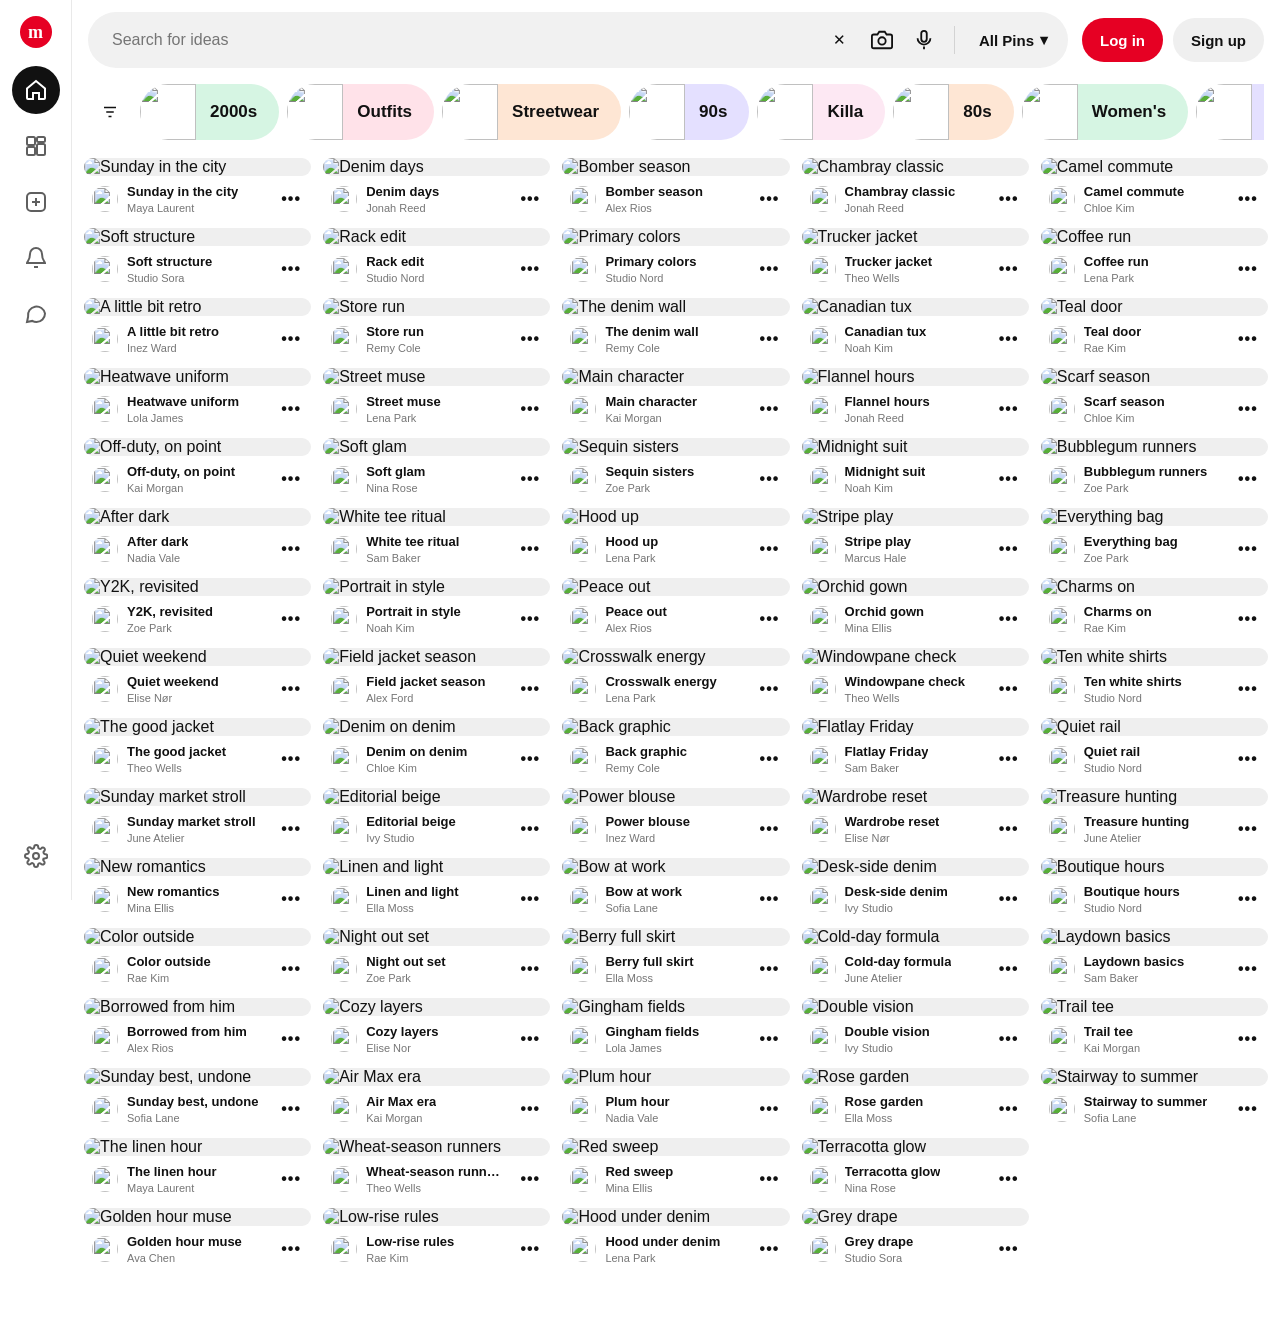
==== commit edacf351: "Add 49 pins so every category filter has at least 6 photos" ====
--- a/index.html
+++ b/index.html
@@ -26,7 +26,7 @@
     <div class="main-col">
     <header class="topbar pinterest-bar">
       <div class="search-pill">
-        <input id="search" class="search" type="search" value="fashion" autocomplete="off" aria-label="Search fashion inspiration">
+        <input id="search" class="search" type="search" value="" placeholder="Search for ideas" autocomplete="off" aria-label="Search fashion inspiration">
         <button class="pill-icon" id="clear-search" aria-label="Clear search">✕</button>
         <button class="pill-icon" data-action="visual-search" aria-label="Visual search" title="Search by image"><svg width="22" height="22" viewBox="0 0 24 24" fill="none" stroke="currentColor" stroke-width="2"><path d="M23 19a2 2 0 0 1-2 2H3a2 2 0 0 1-2-2V8a2 2 0 0 1 2-2h4l2-3h6l2 3h4a2 2 0 0 1 2 2Z"/><circle cx="12" cy="13" r="4"/></svg></button>
         <button class="pill-icon" data-action="voice" aria-label="Voice search" title="Voice search"><svg width="22" height="22" viewBox="0 0 24 24" fill="none" stroke="currentColor" stroke-width="2"><rect x="9" y="2" width="6" height="12" rx="3"/><path d="M5 10a7 7 0 0 0 14 0M12 19v3"/></svg></button>
--- a/styles.css
+++ b/styles.css
@@ -25,6 +25,7 @@
     .all-pins { display: flex; align-items: center; gap: 6px; height: 44px; padding: 0 14px; border: 0; background: transparent; border-radius: 999px; font-weight: 600; font-size: 15px; cursor: pointer; white-space: nowrap; }
     .all-pins:hover { background: #e2e2e2; }
     .scope-menu { position: absolute; right: 10px; top: 60px; display: grid; min-width: 150px; padding: 8px; border-radius: 16px; background: #fff; box-shadow: var(--shadow); border: 1px solid var(--line); }
+    .scope-menu[hidden] { display: none !important; }
     .scope-menu button { border: 0; background: transparent; text-align: left; padding: 10px 12px; border-radius: 10px; cursor: pointer; font-weight: 600; }
     .scope-menu button:hover, .scope-menu button.on { background: #f1f1f1; }
     .auth-area { display: flex; align-items: center; gap: 10px; flex: 0 0 auto; }
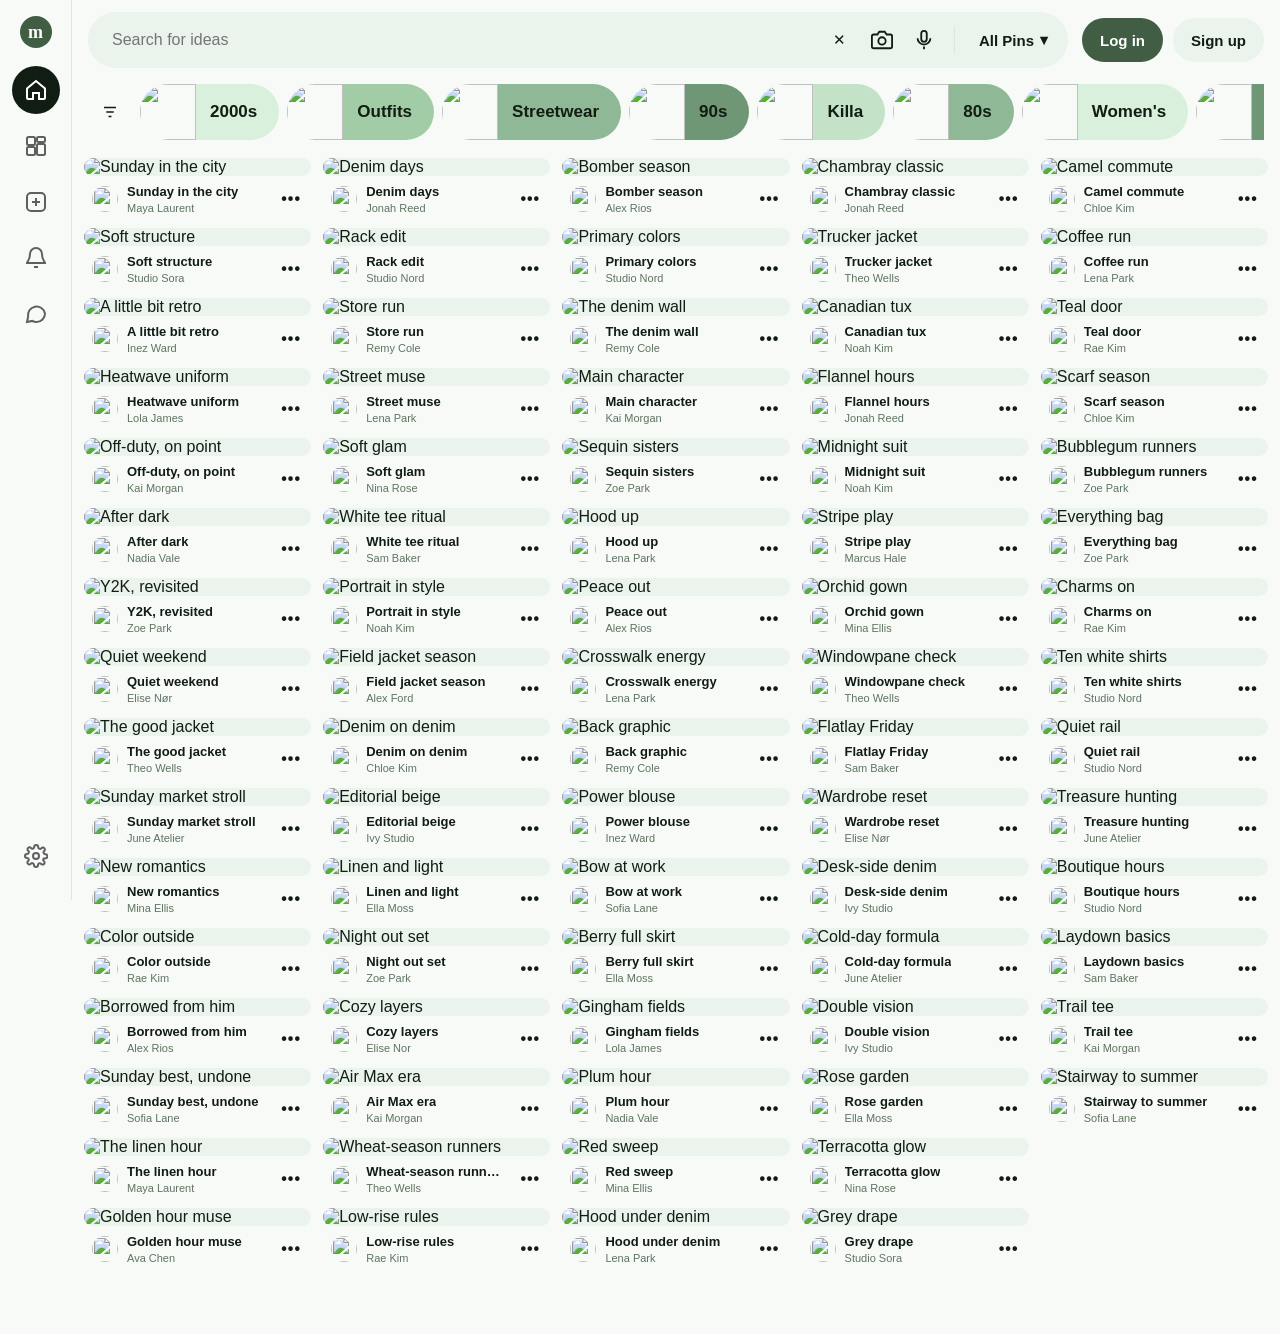
==== commit 5f5647fb: "Apply green Coolors palette (celadon to carbon black)" ====
--- a/index.html
+++ b/index.html
@@ -3,7 +3,7 @@
 <head>
   <meta charset="utf-8">
   <meta name="viewport" content="width=device-width, initial-scale=1">
-  <meta name="theme-color" content="#f7f6f2">
+  <meta name="theme-color" content="#f7faf7">
   <title>Modeboard — Find your next look</title>
   <link rel="preconnect" href="https://fonts.googleapis.com">
   <link rel="preconnect" href="https://fonts.gstatic.com" crossorigin>
--- a/styles.css
+++ b/styles.css
@@ -1,71 +1,71 @@
-    :root { color-scheme: light; --ink: #111; --muted: #767676; --paper: #fff; --line: #e9e9e9; --accent: #e60023; --pill: #f1f1f1; --shadow: 0 18px 60px rgb(0 0 0 / 18%); }
+    :root { color-scheme: light; --ink: #111d13; --muted: #5f7461; --paper: #f7faf7; --line: #dce8de; --accent: #415d43; --accent-hover: #344a36; --pill: #eaf3ec; --hover: #dce9de; --celadon: #a1cca5; --sage: #8fb996; --fern: #709775; --shadow: 0 18px 60px rgb(17 29 19 / 18%); }
     * { box-sizing: border-box; }
     body { margin: 0; background: var(--paper); color: var(--ink); font-family: -apple-system, BlinkMacSystemFont, "Segoe UI", Roboto, Helvetica, Arial, sans-serif; }
     button, input { font: inherit; }
     button { color: inherit; }
     .app { display: flex; min-height: 100vh; }
-    .sidebar { position: sticky; top: 0; height: 100vh; width: 72px; flex: 0 0 72px; display: flex; flex-direction: column; align-items: center; padding: 16px 0 20px; border-right: 1px solid var(--line); background: #fff; z-index: 6; }
+    .sidebar { position: sticky; top: 0; height: 100vh; width: 72px; flex: 0 0 72px; display: flex; flex-direction: column; align-items: center; padding: 16px 0 20px; border-right: 1px solid var(--line); background: var(--paper); z-index: 6; }
     .side-logo { margin-bottom: 18px; text-decoration: none; }
     .brand-mark { width: 32px; height: 32px; display: grid; place-items: center; border-radius: 50%; background: var(--accent); color: white; font: 700 18px Georgia, serif; }
     .side-nav { display: flex; flex-direction: column; gap: 8px; }
     .side-btn { position: relative; width: 48px; height: 48px; display: grid; place-items: center; border: 0; border-radius: 50%; background: transparent; color: #5f5f5f; cursor: pointer; }
-    .side-btn:hover { background: #f1f1f1; color: #111; }
-    .side-btn.is-active { background: #111; color: #fff; }
+    .side-btn:hover { background: var(--pill); color: var(--ink); }
+    .side-btn.is-active { background: var(--ink); color: #fff; }
     .side-btn .dot { position: absolute; top: 10px; right: 11px; width: 9px; height: 9px; border-radius: 50%; background: var(--accent); border: 2px solid #fff; }
     .side-settings { margin-top: auto; }
     .main-col { flex: 1; min-width: 0; }
-    .topbar { position: sticky; top: 0; z-index: 5; display: flex; align-items: center; gap: 14px; padding: 12px 16px 10px; background: rgb(255 255 255 / 96%); backdrop-filter: blur(8px); }
+    .topbar { position: sticky; top: 0; z-index: 5; display: flex; align-items: center; gap: 14px; padding: 12px 16px 10px; background: rgb(247 250 247 / 96%); backdrop-filter: blur(8px); }
     .search-pill { position: relative; flex: 1; display: flex; align-items: center; gap: 2px; height: 56px; padding: 0 6px 0 16px; border-radius: 999px; background: var(--pill); }
-    .search-pill:focus-within { outline: 2px solid #111; background: #e9e9e9; }
+    .search-pill:focus-within { outline: 2px solid var(--ink); background: var(--line); }
     .search-pill .search { flex: 1; min-width: 0; height: 100%; border: 0; outline: 0; background: transparent; font-size: 16px; padding-left: 8px; }
     .search-pill .search::-webkit-search-cancel-button { display: none; }
-    .pill-icon { width: 40px; height: 40px; display: grid; place-items: center; border: 0; border-radius: 50%; background: transparent; cursor: pointer; color: #111; font-size: 15px; }
-    .pill-icon:hover { background: #e2e2e2; }
-    .pill-divider { width: 1px; height: 28px; margin: 0 8px; background: #d3d3d3; }
+    .pill-icon { width: 40px; height: 40px; display: grid; place-items: center; border: 0; border-radius: 50%; background: transparent; cursor: pointer; color: var(--ink); font-size: 15px; }
+    .pill-icon:hover { background: var(--hover); }
+    .pill-divider { width: 1px; height: 28px; margin: 0 8px; background: var(--line); }
     .all-pins { display: flex; align-items: center; gap: 6px; height: 44px; padding: 0 14px; border: 0; background: transparent; border-radius: 999px; font-weight: 600; font-size: 15px; cursor: pointer; white-space: nowrap; }
-    .all-pins:hover { background: #e2e2e2; }
+    .all-pins:hover { background: var(--hover); }
     .scope-menu { position: absolute; right: 10px; top: 60px; display: grid; min-width: 150px; padding: 8px; border-radius: 16px; background: #fff; box-shadow: var(--shadow); border: 1px solid var(--line); }
     .scope-menu[hidden] { display: none !important; }
     .scope-menu button { border: 0; background: transparent; text-align: left; padding: 10px 12px; border-radius: 10px; cursor: pointer; font-weight: 600; }
-    .scope-menu button:hover, .scope-menu button.on { background: #f1f1f1; }
+    .scope-menu button:hover, .scope-menu button.on { background: var(--pill); }
     .auth-area { display: flex; align-items: center; gap: 10px; flex: 0 0 auto; }
     .btn-login { height: 44px; padding: 0 18px; border-radius: 999px; border: 0; background: var(--accent); color: #fff; font-weight: 700; font-size: 15px; cursor: pointer; }
-    .btn-login:hover { background: #c8001e; }
-    .btn-signup { height: 44px; padding: 0 18px; border-radius: 999px; border: 0; background: #efefef; font-weight: 700; font-size: 15px; cursor: pointer; }
-    .btn-signup:hover { background: #e2e2e2; }
+    .btn-login:hover { background: var(--accent-hover); }
+    .btn-signup { height: 44px; padding: 0 18px; border-radius: 999px; border: 0; background: var(--pill); font-weight: 700; font-size: 15px; cursor: pointer; }
+    .btn-signup:hover { background: var(--hover); }
     .avatar-btn { display: flex; align-items: center; gap: 4px; border: 0; background: transparent; cursor: pointer; padding: 4px; border-radius: 999px; }
-    .avatar-btn:hover { background: #f1f1f1; }
-    .avatar { width: 40px; height: 40px; flex: 0 0 auto; border-radius: 50%; object-fit: cover; background: #d6d4c9; }
-    .avatar-fallback { width: 40px; height: 40px; display: grid; place-items: center; border-radius: 50%; background: #111; color: #fff; font-weight: 800; }
+    .avatar-btn:hover { background: var(--pill); }
+    .avatar { width: 40px; height: 40px; flex: 0 0 auto; border-radius: 50%; object-fit: cover; background: #cfe3d2; }
+    .avatar-fallback { width: 40px; height: 40px; display: grid; place-items: center; border-radius: 50%; background: var(--ink); color: #fff; font-weight: 800; }
     .user-menu { position: absolute; right: 12px; top: 70px; z-index: 20; width: 260px; padding: 12px; border-radius: 16px; background: #fff; border: 1px solid var(--line); box-shadow: var(--shadow); }
     .user-head { display: flex; gap: 10px; align-items: center; padding: 6px 6px 12px; }
     .user-head b { display: block; font-size: 14px; }
     .user-head small { color: var(--muted); }
     .user-menu button { width: 100%; border: 0; background: transparent; text-align: left; padding: 10px; border-radius: 10px; font-weight: 600; cursor: pointer; }
-    .user-menu button:hover { background: #f1f1f1; }
+    .user-menu button:hover { background: var(--pill); }
     .filter-row { display: flex; align-items: center; gap: 8px; padding: 6px 16px 12px; }
     .filter-btn { width: 44px; height: 44px; flex: 0 0 44px; display: grid; place-items: center; border: 0; border-radius: 50%; background: transparent; cursor: pointer; }
-    .filter-btn:hover, .filter-btn.on { background: #111; color: #fff; }
+    .filter-btn:hover, .filter-btn.on { background: var(--ink); color: #fff; }
     .categories { display: flex; align-items: center; gap: 8px; max-width: 100%; overflow-x: auto; scrollbar-width: none; }
     .categories::-webkit-scrollbar { display: none; }
     .category { flex: 0 0 auto; display: flex; align-items: center; gap: 0; padding: 0; border: 0; background: transparent; cursor: pointer; }
     .category .cat-thumb { width: 56px; height: 56px; object-fit: cover; border-radius: 999px 0 0 999px; display: block; }
-    .category .cat-label { display: flex; align-items: center; height: 56px; padding: 0 22px 0 14px; border-radius: 0 999px 999px 0; background: #ffe2e9; font-size: 17px; font-weight: 700; white-space: nowrap; }
-    .category:nth-child(3n) .cat-label { background: #fee6d4; } .category:nth-child(3n+1) .cat-label { background: #d6f5e3; } .category:nth-child(4n) .cat-label { background: #e4e0ff; } .category:nth-child(5n) .cat-label { background: #fde8f3; }
+    .category .cat-label { display: flex; align-items: center; height: 56px; padding: 0 22px 0 14px; border-radius: 0 999px 999px 0; background: var(--celadon); font-size: 17px; font-weight: 700; white-space: nowrap; }
+    .category:nth-child(3n) .cat-label { background: var(--sage); } .category:nth-child(3n+1) .cat-label { background: #d9f0dc; } .category:nth-child(4n) .cat-label { background: var(--fern); } .category:nth-child(5n) .cat-label { background: #c3e2c8; }
     .category:hover .cat-label { filter: brightness(.96); }
-    .category.active .cat-label { background: #111; color: #fff; }
+    .category.active .cat-label { background: var(--ink); color: #fff; }
     main { padding: 6px 12px 70px; }
     .masonry { columns: 5 195px; column-gap: 12px; }
     .pin { break-inside: avoid; margin: 0 0 14px; opacity: 0; transform: translateY(10px); animation: enter .45s ease forwards; }
     @keyframes enter { to { opacity: 1; transform: translateY(0); } }
-    .pin-image-wrap { position: relative; overflow: hidden; border-radius: 22px; background: #efefef; cursor: zoom-in; isolation: isolate; }
+    .pin-image-wrap { position: relative; overflow: hidden; border-radius: 22px; background: var(--pill); cursor: zoom-in; isolation: isolate; }
     .pin-image { display: block; width: 100%; height: auto; transition: transform .45s cubic-bezier(.2,.75,.25,1); }
     .pin-image-wrap:hover .pin-image { transform: scale(1.035); }
     .pin-image-wrap::after { position: absolute; inset: 30% 0 0; z-index: 0; content: ""; opacity: 0; background: linear-gradient(transparent, rgb(0 0 0 / 32%)); transition: opacity .2s; pointer-events: none; }
     .pin-image-wrap:hover::after { opacity: 1; }
     .save-button { position: absolute; z-index: 1; top: 11px; right: 11px; padding: 12px 18px; border: 0; border-radius: 999px; background: var(--accent); color: white; font-size: 14px; font-weight: 700; opacity: 0; transform: translateY(-4px); transition: .18s; cursor: pointer; }
     .pin-image-wrap:hover .save-button, .save-button.saved { opacity: 1; transform: none; }
-    .save-button.saved { background: #111; }
+    .save-button.saved { background: var(--ink); }
     .pin-actions { position: absolute; z-index: 1; right: 10px; bottom: 10px; left: 10px; display: flex; justify-content: space-between; opacity: 0; transition: .18s; }
     .pin-image-wrap:hover .pin-actions { opacity: 1; }
     .icon-button { display: grid; width: 34px; height: 34px; place-items: center; border: 0; border-radius: 50%; background: rgb(255 255 255 / 95%); cursor: pointer; }
@@ -76,7 +76,7 @@
     .pin-title { overflow: hidden; margin: 0; font-size: 13px; font-weight: 700; text-overflow: ellipsis; white-space: nowrap; }
     .creator { margin: 3px 0 0; color: var(--muted); font-size: 11px; }
     .pin-more { margin-left: auto; border: 0; background: transparent; border-radius: 50%; width: 28px; height: 28px; cursor: pointer; font-weight: 800; letter-spacing: 1px; }
-    .pin-more:hover { background: #efefef; }
+    .pin-more:hover { background: var(--pill); }
     .empty-state { display: none; padding: 60px 20px; color: var(--muted); text-align: center; }
     .empty-state strong { display: block; margin-bottom: 8px; color: var(--ink); font-size: 22px; }
     .modal-backdrop { position: fixed; inset: 0; z-index: 40; display: none; place-items: center; padding: 25px; background: rgb(0 0 0 / 55%); backdrop-filter: blur(3px); }
@@ -84,13 +84,13 @@
     @keyframes fade { from { opacity: 0; } to { opacity: 1; } }
     .detail-modal { position: relative; display: grid; width: min(1050px, 96vw); max-height: min(760px, 92vh); grid-template-columns: minmax(0, 1.08fr) minmax(340px, .92fr); overflow: hidden; border-radius: 28px; background: white; box-shadow: var(--shadow); animation: rise .25s ease; }
     @keyframes rise { from { transform: translateY(10px) scale(.99); } to { transform: none; } }
-    .detail-visual { display: grid; min-height: 400px; max-height: min(760px, 92vh); place-items: center; overflow: hidden; background: #efefef; }
+    .detail-visual { display: grid; min-height: 400px; max-height: min(760px, 92vh); place-items: center; overflow: hidden; background: var(--pill); }
     .detail-visual img { width: 100%; height: 100%; max-height: min(760px, 92vh); object-fit: cover; }
     .detail-content { overflow-y: auto; padding: 24px 26px; }
     .detail-top { display: flex; justify-content: space-between; align-items: center; margin-bottom: 18px; }
     .detail-actions { display: flex; align-items: center; gap: 9px; }
     .detail-title { margin: 0 0 10px; font-size: 28px; line-height: 1.2; font-weight: 700; }
-    .detail-description { color: #555; font-size: 14px; line-height: 1.6; }
+    .detail-description { color: #47594a; font-size: 14px; line-height: 1.6; }
     .profile-row { display: flex; align-items: center; gap: 10px; margin: 22px 0; }
     .profile-row img { width: 38px; height: 38px; border-radius: 50%; object-fit: cover; }
     .profile-name { font-size: 12px; font-weight: 700; }
@@ -98,19 +98,19 @@
     .detail-divider { height: 1px; margin: 20px 0; background: var(--line); }
     .detail-label { margin: 0 0 12px; font-size: 12px; font-weight: 700; }
     .tag-list { display: flex; flex-wrap: wrap; gap: 7px; }
-    .tag { padding: 9px 12px; border-radius: 999px; background: #efefef; color: #333; font-size: 12px; font-weight: 600; }
+    .tag { padding: 9px 12px; border-radius: 999px; background: var(--pill); color: #2b3d2e; font-size: 12px; font-weight: 600; }
     .product-link { display: flex; justify-content: space-between; padding: 13px 0; border-bottom: 1px solid var(--line); color: var(--ink); text-decoration: none; font-size: 13px; font-weight: 600; }
     .product-link span:last-child { color: var(--accent); }
     .comment-form { display: flex; gap: 8px; margin-top: 12px; }
     .comment-form input { min-width: 0; flex: 1; padding: 12px 14px; border: 1px solid var(--line); border-radius: 999px; outline: 0; font-size: 13px; }
-    .comment-form input:focus { border-color: #111; }
+    .comment-form input:focus { border-color: var(--ink); }
     .comment-form button { padding: 0 16px; border: 0; border-radius: 999px; background: var(--accent); color: white; font-size: 13px; font-weight: 700; cursor: pointer; }
-    .comment-list { display: grid; gap: 9px; color: #555; font-size: 13px; }
+    .comment-list { display: grid; gap: 9px; color: #47594a; font-size: 13px; }
     .related-row { display: flex; gap: 8px; }
     .related-row img { width: 66px; height: 83px; border-radius: 14px; object-fit: cover; }
-    .close-modal { width: 38px; height: 38px; border: 0; border-radius: 50%; background: #efefef; font-size: 20px; cursor: pointer; }
-    .close-modal:hover { background: #e2e2e2; }
-    .toast { position: fixed; bottom: 24px; left: 50%; z-index: 60; padding: 12px 18px; border-radius: 999px; background: #111; color: white; font-size: 13px; font-weight: 600; opacity: 0; transform: translate(-50%, 10px); transition: .2s; pointer-events: none; }
+    .close-modal { width: 38px; height: 38px; border: 0; border-radius: 50%; background: var(--pill); font-size: 20px; cursor: pointer; }
+    .close-modal:hover { background: var(--hover); }
+    .toast { position: fixed; bottom: 24px; left: 50%; z-index: 60; padding: 12px 18px; border-radius: 999px; background: var(--ink); color: white; font-size: 13px; font-weight: 600; opacity: 0; transform: translate(-50%, 10px); transition: .2s; pointer-events: none; }
     .toast.show { opacity: 1; transform: translate(-50%, 0); }
     body.modal-open { overflow: hidden; }
     .auth-modal { position: relative; width: min(440px, 94vw); max-height: 92vh; overflow-y: auto; border-radius: 28px; background: #fff; box-shadow: var(--shadow); padding: 34px 36px 28px; text-align: center; animation: rise .25s ease; }
@@ -118,16 +118,16 @@
     .auth-logo { display: grid; place-items: center; margin-bottom: 10px; }
     .auth-modal h2 { margin: 8px 0 6px; font-size: 30px; }
     .auth-sub { margin: 0 0 14px; color: var(--muted); }
-    .auth-tabs { display: flex; background: #efefef; border-radius: 999px; padding: 4px; margin-bottom: 16px; }
+    .auth-tabs { display: flex; background: var(--pill); border-radius: 999px; padding: 4px; margin-bottom: 16px; }
     .auth-tabs button { flex: 1; border: 0; background: transparent; border-radius: 999px; padding: 10px; font-weight: 700; cursor: pointer; }
-    .auth-tabs button.on { background: #111; color: #fff; }
+    .auth-tabs button.on { background: var(--ink); color: #fff; }
     #auth-form { display: grid; gap: 12px; text-align: left; }
     #auth-form label { display: grid; gap: 6px; font-size: 13px; font-weight: 700; }
-    #auth-form input { height: 48px; padding: 0 16px; border: 2px solid #ddd; border-radius: 16px; outline: 0; font-size: 15px; font-weight: 400; }
+    #auth-form input { height: 48px; padding: 0 16px; border: 2px solid var(--line); border-radius: 16px; outline: 0; font-size: 15px; font-weight: 400; }
     #auth-form input:focus { border-color: var(--accent); }
     .auth-error { margin: 0; color: #c8001e; font-size: 13px; font-weight: 600; }
     .auth-submit { height: 48px; border: 0; border-radius: 999px; background: var(--accent); color: #fff; font-weight: 700; font-size: 16px; cursor: pointer; }
-    .auth-submit:hover { background: #c8001e; }
+    .auth-submit:hover { background: var(--accent-hover); }
     .auth-switch { margin: 14px 0 0; font-size: 14px; }
     .auth-switch button { border: 0; background: none; color: var(--accent); font-weight: 800; cursor: pointer; }
     .auth-terms { color: var(--muted); font-size: 11px; line-height: 1.5; }
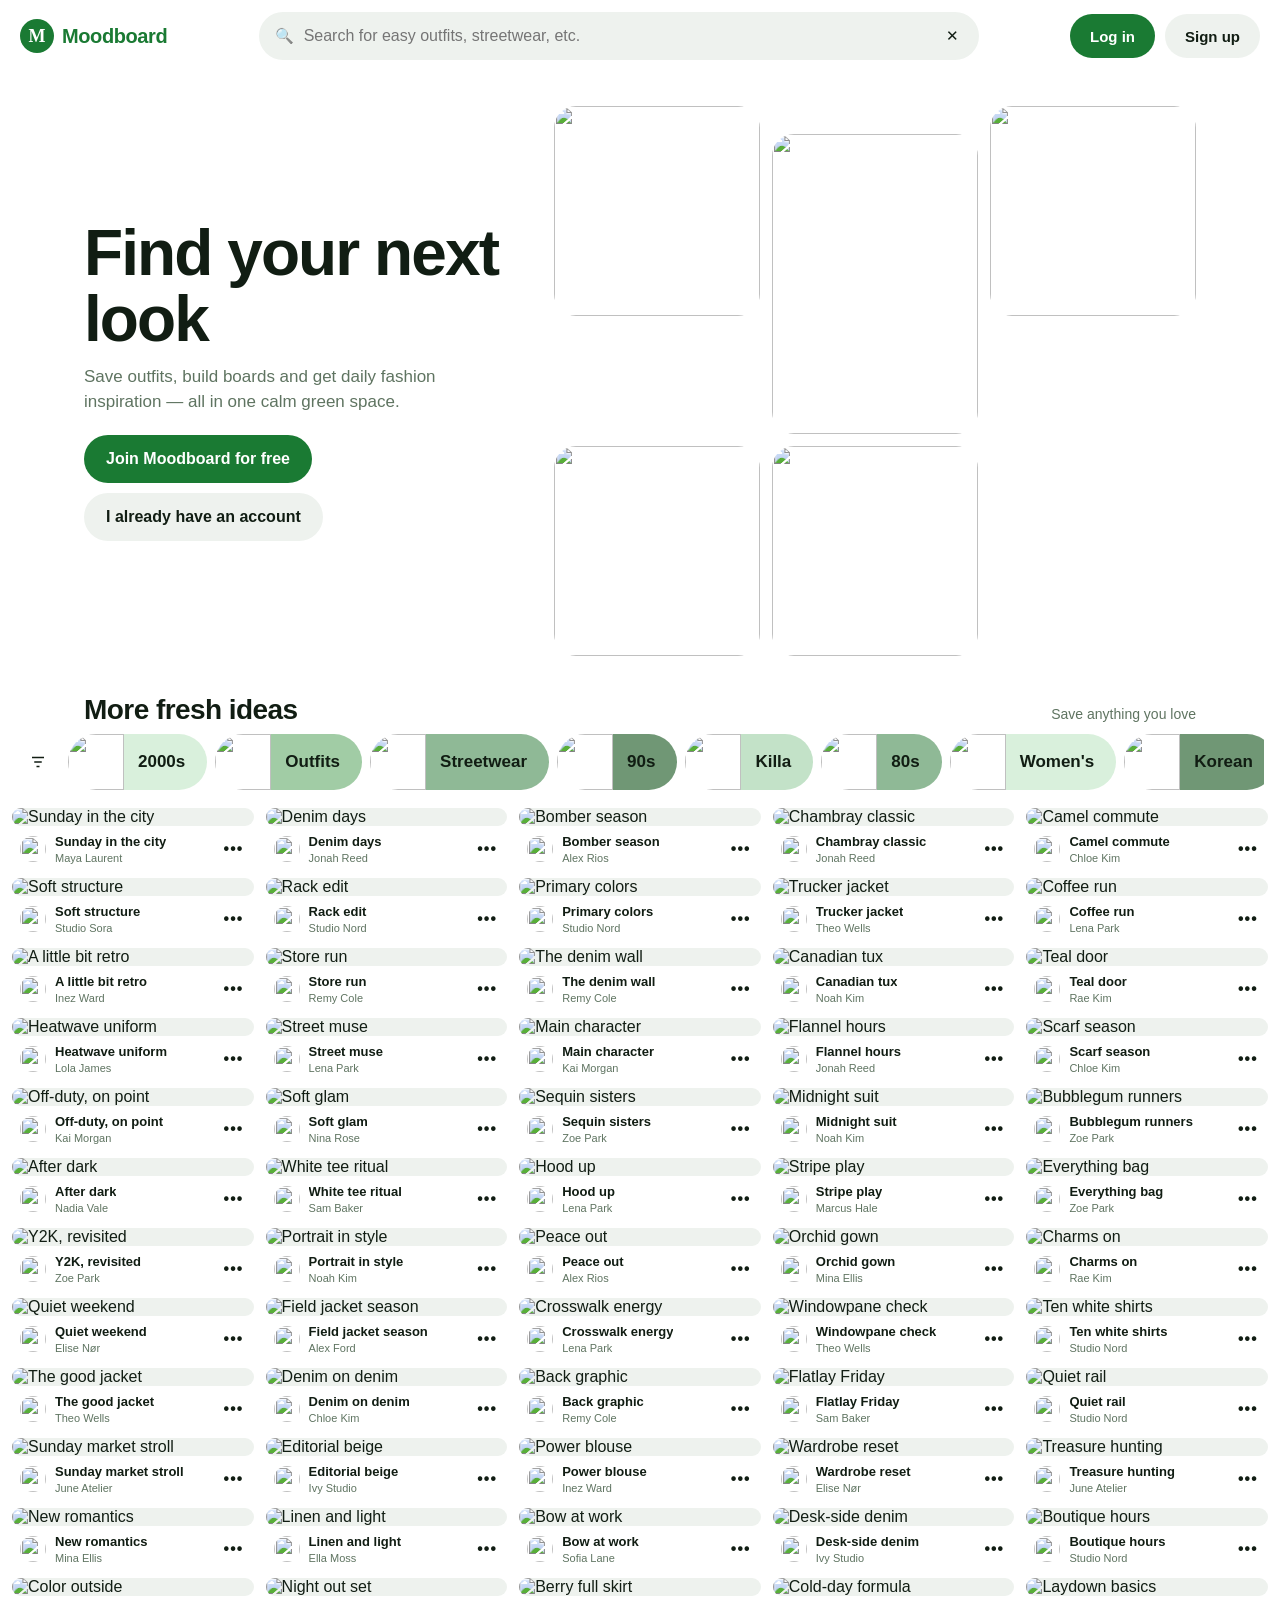
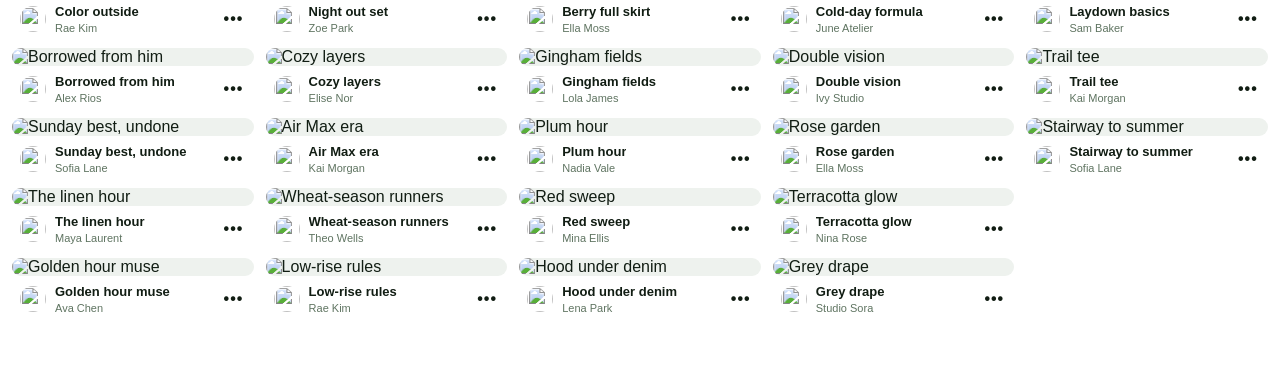
==== commit 48ccb07a: "adjust" ====
--- a/index.html
+++ b/index.html
@@ -4,7 +4,7 @@
   <meta charset="utf-8">
   <meta name="viewport" content="width=device-width, initial-scale=1">
   <meta name="theme-color" content="#f7faf7">
-  <title>Modeboard — Find your next look</title>
+  <title>Moodboard — Find your next look</title>
   <link rel="preconnect" href="https://fonts.googleapis.com">
   <link rel="preconnect" href="https://fonts.gstatic.com" crossorigin>
   <link href="https://fonts.googleapis.com/css2?family=DM+Sans:wght@400;500;600;700&family=Playfair+Display:wght@500;600;700&display=swap" rel="stylesheet">
@@ -12,38 +12,51 @@
 </head>
 <body>
   <div class="app">
-    <aside class="sidebar" aria-label="Primary">
-      <a class="side-logo" href="#home" aria-label="Modeboard home"><span class="brand-mark">m</span></a>
-      <nav class="side-nav">
-        <button class="side-btn is-active" data-action="home" aria-label="Home" title="Home"><svg viewBox="0 0 24 24" width="24" height="24" fill="none" stroke="currentColor" stroke-width="2"><path d="M3 10.5 12 3l9 7.5V20a1 1 0 0 1-1 1h-5v-6h-6v6H4a1 1 0 0 1-1-1Z"/></svg></button>
-        <button class="side-btn" data-action="explore" aria-label="Explore" title="Explore"><svg viewBox="0 0 24 24" width="24" height="24" fill="none" stroke="currentColor" stroke-width="2"><rect x="3" y="3" width="8" height="8" rx="1.5"/><rect x="13" y="3" width="8" height="5" rx="1.5"/><rect x="13" y="10" width="8" height="11" rx="1.5"/><rect x="3" y="13" width="8" height="8" rx="1.5"/></svg></button>
-        <button class="side-btn" data-action="create" aria-label="Create" title="Create"><svg viewBox="0 0 24 24" width="24" height="24" fill="none" stroke="currentColor" stroke-width="2"><rect x="3" y="3" width="18" height="18" rx="4"/><path d="M12 8v8M8 12h8"/></svg></button>
-        <button class="side-btn" data-action="notifications" aria-label="Notifications" title="Notifications"><svg viewBox="0 0 24 24" width="24" height="24" fill="none" stroke="currentColor" stroke-width="2"><path d="M18 8a6 6 0 0 0-12 0c0 7-3 7-3 9h18c0-2-3-2-3-9M10 21h4"/></svg><span class="dot" id="notif-dot" hidden></span></button>
-        <button class="side-btn" data-action="messages" aria-label="Messages" title="Messages"><svg viewBox="0 0 24 24" width="24" height="24" fill="none" stroke="currentColor" stroke-width="2"><path d="M21 11.5a8.5 8.5 0 0 1-8.5 8.5c-1.5 0-3-.4-4.2-1.1L3 20l1.1-5.3A8.5 8.5 0 1 1 21 11.5Z"/></svg></button>
-      </nav>
-      <button class="side-btn side-settings" data-action="settings" aria-label="Settings" title="Settings"><svg viewBox="0 0 24 24" width="24" height="24" fill="none" stroke="currentColor" stroke-width="2"><circle cx="12" cy="12" r="3"/><path d="M19.4 15a1.7 1.7 0 0 0 .3 1.9l.1.1a2 2 0 1 1-2.8 2.8l-.1-.1a1.7 1.7 0 0 0-1.9-.3 1.7 1.7 0 0 0-1 1.5V21a2 2 0 1 1-4 0v-.2a1.7 1.7 0 0 0-1-1.5 1.7 1.7 0 0 0-1.9.3l-.1.1a2 2 0 1 1-2.8-2.8l.1-.1a1.7 1.7 0 0 0 .3-1.9 1.7 1.7 0 0 0-1.5-1H3a2 2 0 1 1 0-4h.2a1.7 1.7 0 0 0 1.5-1 1.7 1.7 0 0 0-.3-1.9l-.1-.1a2 2 0 1 1 2.8-2.8l.1.1a1.7 1.7 0 0 0 1.9.3h.1a1.7 1.7 0 0 0 1-1.5V3a2 2 0 1 1 4 0v.2a1.7 1.7 0 0 0 1 1.5h.1a1.7 1.7 0 0 0 1.9-.3l.1-.1a2 2 0 1 1 2.8 2.8l-.1.1a1.7 1.7 0 0 0-.3 1.9v.1a1.7 1.7 0 0 0 1.5 1h.2a2 2 0 1 1 0 4h-.2a1.7 1.7 0 0 0-1.5 1Z"/></svg></button>
-    </aside>
     <div class="main-col">
     <header class="topbar pinterest-bar">
+      <a class="brand" href="#home" data-action="home" aria-label="Moodboard home"><span class="brand-mark">M</span><span class="brand-word">Moodboard</span></a>
       <div class="search-pill">
-        <input id="search" class="search" type="search" value="" placeholder="Search for ideas" autocomplete="off" aria-label="Search fashion inspiration">
+        <input id="search" class="search" type="search" value="" placeholder="Search for easy outfits, streetwear, etc." autocomplete="off" aria-label="Search fashion inspiration">
         <button class="pill-icon" id="clear-search" aria-label="Clear search">✕</button>
-        <button class="pill-icon" data-action="visual-search" aria-label="Visual search" title="Search by image"><svg width="22" height="22" viewBox="0 0 24 24" fill="none" stroke="currentColor" stroke-width="2"><path d="M23 19a2 2 0 0 1-2 2H3a2 2 0 0 1-2-2V8a2 2 0 0 1 2-2h4l2-3h6l2 3h4a2 2 0 0 1 2 2Z"/><circle cx="12" cy="13" r="4"/></svg></button>
-        <button class="pill-icon" data-action="voice" aria-label="Voice search" title="Voice search"><svg width="22" height="22" viewBox="0 0 24 24" fill="none" stroke="currentColor" stroke-width="2"><rect x="9" y="2" width="6" height="12" rx="3"/><path d="M5 10a7 7 0 0 0 14 0M12 19v3"/></svg></button>
-        <span class="pill-divider"></span>
-        <button class="all-pins" id="scope-btn" aria-haspopup="listbox">All Pins <span>▾</span></button>
-        <div class="scope-menu" id="scope-menu" role="listbox" hidden><button data-scope="All Pins" class="on">All Pins</button><button data-scope="Boards">Boards</button><button data-scope="People">People</button></div>
       </div>
       <div class="auth-area" id="auth-area"></div>
     </header>
+    <section class="hero" id="guest-hero">
+      <div class="hero-text">
+        <h1>Find your next<br>look</h1>
+        <p>Save outfits, build boards and get daily fashion inspiration — all in one calm green space.</p>
+        <div class="hero-cta">
+          <button class="btn-join" data-action="signup">Join Moodboard for free</button>
+          <button class="btn-have" data-action="login">I already have an account</button>
+        </div>
+      </div>
+      <div class="hero-collage" aria-hidden="true">
+        <img src="https://images.unsplash.com/photo-1529139574466-a303027c1d8b?w=400&q=80&auto=format&fit=crop" alt="">
+        <img class="tall" src="https://images.unsplash.com/photo-1483985988355-763728e1935b?w=400&q=80&auto=format&fit=crop" alt="">
+        <img src="https://images.unsplash.com/photo-1515886657613-9f3515b0c78f?w=400&q=80&auto=format&fit=crop" alt="">
+        <img src="https://images.unsplash.com/photo-1539109136881-3be0616acf4b?w=400&q=80&auto=format&fit=crop" alt="">
+        <img src="https://images.unsplash.com/photo-1524504388940-b1c1722653e1?w=400&q=80&auto=format&fit=crop" alt="">
+      </div>
+    </section>
+    <div class="section-head" id="ideas-head"><h2>More fresh ideas</h2><span>Save anything you love</span></div>
     <div class="filter-row">
       <button class="filter-btn" id="filter-btn" aria-label="Filter options" title="Filters"><svg width="18" height="18" viewBox="0 0 24 24" fill="none" stroke="currentColor" stroke-width="2"><path d="M4 6h16M7 12h10M10 18h4"/></svg></button>
       <div class="categories pills" id="categories" aria-label="Filter by fashion category"></div>
     </div>
     <div class="search-wrap" style="display:none"><div id="suggestions" class="suggestions" role="listbox"></div></div>
   <main id="home">
+    <div class="saved-header" id="saved-header" hidden>
+      <div class="saved-title-row">
+        <button class="back-btn" id="back-home" aria-label="Back to all looks">←</button>
+        <div>
+          <h2 class="saved-title">Saved looks</h2>
+          <p class="saved-sub" id="saved-count">0 saved</p>
+        </div>
+      </div>
+      <button class="btn-signup" id="exit-saved">Explore more</button>
+    </div>
     <section class="masonry" id="masonry" aria-label="Fashion inspiration"></section>
-    <div class="empty-state" id="empty-state"><strong>No looks found just yet.</strong>Try another search or category.</div>
+    <div class="empty-state" id="empty-state"><strong>No looks found just yet.</strong><span id="empty-text">Try another search or category.</span></div>
   </main>
     </div><!-- /main-col -->
   </div><!-- /app -->
@@ -65,8 +78,8 @@
   <div class="modal-backdrop" id="auth-modal" role="dialog" aria-modal="true" aria-label="Log in or sign up">
     <article class="auth-modal">
       <button class="close-modal auth-close" id="auth-close" aria-label="Close">&times;</button>
-      <div class="auth-logo"><span class="brand-mark">m</span></div>
-      <h2 id="auth-title">Welcome to Modeboard</h2>
+      <div class="auth-logo"><span class="brand-mark">M</span></div>
+      <h2 id="auth-title">Welcome to Moodboard</h2>
       <p class="auth-sub" id="auth-sub">Find ideas for your next look.</p>
       <div class="auth-tabs" role="tablist"><button id="tab-login" class="on" role="tab">Log in</button><button id="tab-register" role="tab">Sign up</button></div>
       <form id="auth-form" novalidate>
@@ -76,7 +89,7 @@
         <p class="auth-error" id="auth-error" hidden></p>
         <button type="submit" class="auth-submit" id="auth-submit">Log in</button>
       </form>
-      <p class="auth-switch"><span id="auth-switch-text">Not on Modeboard yet?</span> <button id="auth-switch">Sign up</button></p>
+      <p class="auth-switch"><span id="auth-switch-text">Not on Moodboard yet?</span> <button id="auth-switch">Sign up</button></p>
       <p class="auth-terms">By continuing you agree to the Terms. Demo accounts are stored only in this browser.</p>
     </article>
   </div>
--- a/styles.css
+++ b/styles.css
@@ -1,40 +1,47 @@
-    :root { color-scheme: light; --ink: #111d13; --muted: #5f7461; --paper: #f7faf7; --line: #dce8de; --accent: #415d43; --accent-hover: #344a36; --pill: #eaf3ec; --hover: #dce9de; --celadon: #a1cca5; --sage: #8fb996; --fern: #709775; --shadow: 0 18px 60px rgb(17 29 19 / 18%); }
+    :root { color-scheme: light; --ink: #111d13; --muted: #5f7461; --paper: #ffffff; --line: #dce8de; --accent: #1a7a33; --accent-hover: #136128; --pill: #eef2ee; --hover: #e2e7e2; --celadon: #a1cca5; --sage: #8fb996; --fern: #709775; --shadow: 0 18px 60px rgb(17 29 19 / 18%); }
     * { box-sizing: border-box; }
     body { margin: 0; background: var(--paper); color: var(--ink); font-family: -apple-system, BlinkMacSystemFont, "Segoe UI", Roboto, Helvetica, Arial, sans-serif; }
     button, input { font: inherit; }
     button { color: inherit; }
-    .app { display: flex; min-height: 100vh; }
-    .sidebar { position: sticky; top: 0; height: 100vh; width: 72px; flex: 0 0 72px; display: flex; flex-direction: column; align-items: center; padding: 16px 0 20px; border-right: 1px solid var(--line); background: var(--paper); z-index: 6; }
-    .side-logo { margin-bottom: 18px; text-decoration: none; }
-    .brand-mark { width: 32px; height: 32px; display: grid; place-items: center; border-radius: 50%; background: var(--accent); color: white; font: 700 18px Georgia, serif; }
-    .side-nav { display: flex; flex-direction: column; gap: 8px; }
-    .side-btn { position: relative; width: 48px; height: 48px; display: grid; place-items: center; border: 0; border-radius: 50%; background: transparent; color: #5f5f5f; cursor: pointer; }
-    .side-btn:hover { background: var(--pill); color: var(--ink); }
-    .side-btn.is-active { background: var(--ink); color: #fff; }
-    .side-btn .dot { position: absolute; top: 10px; right: 11px; width: 9px; height: 9px; border-radius: 50%; background: var(--accent); border: 2px solid #fff; }
-    .side-settings { margin-top: auto; }
+    .app { display: block; min-height: 100vh; }
     .main-col { flex: 1; min-width: 0; }
-    .topbar { position: sticky; top: 0; z-index: 5; display: flex; align-items: center; gap: 14px; padding: 12px 16px 10px; background: rgb(247 250 247 / 96%); backdrop-filter: blur(8px); }
-    .search-pill { position: relative; flex: 1; display: flex; align-items: center; gap: 2px; height: 56px; padding: 0 6px 0 16px; border-radius: 999px; background: var(--pill); }
+    /* Simple Pinterest-style topbar: brand left, search center, auth right */
+    .topbar { position: sticky; top: 0; z-index: 5; display: flex; align-items: center; gap: 14px; padding: 12px 20px 10px; background: rgb(255 255 255 / 96%); backdrop-filter: blur(8px); }
+    .brand { display: flex; align-items: center; gap: 8px; text-decoration: none; color: var(--accent); flex: 0 0 auto; }
+    .brand-mark { width: 34px; height: 34px; flex: 0 0 auto; display: grid; place-items: center; border-radius: 50%; background: var(--accent); color: #fff; font: 700 18px Georgia, serif; }
+    .brand-word { font-weight: 800; font-size: 20px; letter-spacing: -0.02em; white-space: nowrap; color: var(--accent); }
+    .search-pill { position: relative; flex: 1 1 auto; max-width: 720px; margin: 0 auto; display: flex; align-items: center; gap: 2px; height: 48px; padding: 0 6px 0 16px; border-radius: 999px; background: var(--pill); }
+    .search-pill::before { content: "🔍"; font-size: 15px; opacity: .7; }
     .search-pill:focus-within { outline: 2px solid var(--ink); background: var(--line); }
     .search-pill .search { flex: 1; min-width: 0; height: 100%; border: 0; outline: 0; background: transparent; font-size: 16px; padding-left: 8px; }
     .search-pill .search::-webkit-search-cancel-button { display: none; }
     .pill-icon { width: 40px; height: 40px; display: grid; place-items: center; border: 0; border-radius: 50%; background: transparent; cursor: pointer; color: var(--ink); font-size: 15px; }
     .pill-icon:hover { background: var(--hover); }
-    .pill-divider { width: 1px; height: 28px; margin: 0 8px; background: var(--line); }
-    .all-pins { display: flex; align-items: center; gap: 6px; height: 44px; padding: 0 14px; border: 0; background: transparent; border-radius: 999px; font-weight: 600; font-size: 15px; cursor: pointer; white-space: nowrap; }
-    .all-pins:hover { background: var(--hover); }
-    .scope-menu { position: absolute; right: 10px; top: 60px; display: grid; min-width: 150px; padding: 8px; border-radius: 16px; background: #fff; box-shadow: var(--shadow); border: 1px solid var(--line); }
-    .scope-menu[hidden] { display: none !important; }
-    .scope-menu button { border: 0; background: transparent; text-align: left; padding: 10px 12px; border-radius: 10px; cursor: pointer; font-weight: 600; }
-    .scope-menu button:hover, .scope-menu button.on { background: var(--pill); }
     .auth-area { display: flex; align-items: center; gap: 10px; flex: 0 0 auto; }
-    .btn-login { height: 44px; padding: 0 18px; border-radius: 999px; border: 0; background: var(--accent); color: #fff; font-weight: 700; font-size: 15px; cursor: pointer; }
+    .btn-login { height: 44px; padding: 0 20px; border-radius: 999px; border: 0; background: var(--accent); color: #fff; font-weight: 700; font-size: 15px; cursor: pointer; }
     .btn-login:hover { background: var(--accent-hover); }
-    .btn-signup { height: 44px; padding: 0 18px; border-radius: 999px; border: 0; background: var(--pill); font-weight: 700; font-size: 15px; cursor: pointer; }
-    .btn-signup:hover { background: var(--hover); }
+    .btn-signup { height: 44px; padding: 0 20px; border-radius: 999px; border: 0; background: #eef2ee; color: var(--ink); font-weight: 700; font-size: 15px; cursor: pointer; }
+    .btn-signup:hover { background: #dfe6df; }
+    /* Guest landing hero */
+    .hero { display: flex; align-items: center; gap: 40px; max-width: 1160px; margin: 26px auto 10px; padding: 10px 24px 28px; }
     .avatar-btn { display: flex; align-items: center; gap: 4px; border: 0; background: transparent; cursor: pointer; padding: 4px; border-radius: 999px; }
     .avatar-btn:hover { background: var(--pill); }
+    /* Guest landing */
+    .hero-text { flex: 0 1 430px; }
+    .hero-text h1 { font-size: clamp(42px, 5vw, 64px); line-height: 1.02; letter-spacing: -0.03em; margin: 0 0 12px; font-weight: 800; }
+    .hero-text p { color: var(--muted); font-size: 17px; line-height: 1.5; margin: 0 0 20px; }
+    .hero-cta { display: flex; gap: 10px; flex-wrap: wrap; }
+    .btn-join { height: 48px; padding: 0 22px; border: 0; border-radius: 999px; background: var(--accent); color: #fff; font-weight: 800; cursor: pointer; }
+    .btn-join:hover { background: var(--accent-hover); }
+    .btn-have { height: 48px; padding: 0 22px; border: 0; border-radius: 999px; background: #eef2ee; color: var(--ink); font-weight: 700; cursor: pointer; }
+    .btn-have:hover { background: #dfe6df; }
+    .hero-collage { flex: 1 1 auto; display: grid; grid-template-columns: repeat(3, 1fr); gap: 12px; align-items: start; }
+    .hero-collage img { width: 100%; height: 210px; object-fit: cover; border-radius: 22px; display: block; }
+    .hero-collage img.tall { height: 300px; margin-top: 28px; }
+    .section-head { max-width: 1160px; margin: 8px auto 2px; padding: 0 24px; display: flex; align-items: baseline; justify-content: space-between; gap: 12px; }
+    .section-head h2 { font-size: 28px; margin: 0; letter-spacing: -0.02em; }
+    .section-head span { color: var(--muted); font-size: 14px; }
+    body.logged-in .hero { display: none; }
     .avatar { width: 40px; height: 40px; flex: 0 0 auto; border-radius: 50%; object-fit: cover; background: #cfe3d2; }
     .avatar-fallback { width: 40px; height: 40px; display: grid; place-items: center; border-radius: 50%; background: var(--ink); color: #fff; font-weight: 800; }
     .user-menu { position: absolute; right: 12px; top: 70px; z-index: 20; width: 260px; padding: 12px; border-radius: 16px; background: #fff; border: 1px solid var(--line); box-shadow: var(--shadow); }
@@ -79,6 +86,14 @@
     .pin-more:hover { background: var(--pill); }
     .empty-state { display: none; padding: 60px 20px; color: var(--muted); text-align: center; }
     .empty-state strong { display: block; margin-bottom: 8px; color: var(--ink); font-size: 22px; }
+    .empty-state span { display: block; }
+    .saved-header { display: flex; align-items: center; justify-content: space-between; gap: 12px; padding: 10px 8px 18px; }
+    .saved-header[hidden] { display: none !important; }
+    .saved-title-row { display: flex; align-items: center; gap: 12px; }
+    .saved-title { margin: 0; font-size: 30px; line-height: 1.1; font-weight: 800; letter-spacing: -0.02em; }
+    .saved-sub { margin: 4px 0 0; color: var(--muted); font-size: 14px; font-weight: 600; }
+    .back-btn { width: 44px; height: 44px; display: grid; place-items: center; border: 1px solid var(--line); border-radius: 50%; background: #fff; font-size: 20px; cursor: pointer; }
+    .back-btn:hover { background: var(--pill); }
     .modal-backdrop { position: fixed; inset: 0; z-index: 40; display: none; place-items: center; padding: 25px; background: rgb(0 0 0 / 55%); backdrop-filter: blur(3px); }
     .modal-backdrop.open { display: grid; animation: fade .2s ease; }
     @keyframes fade { from { opacity: 0; } to { opacity: 1; } }
@@ -135,13 +150,11 @@
     @media (hover: none) { .pin-image-wrap::after { opacity: .12; } .pin-image-wrap .save-button, .pin-image-wrap .pin-actions { opacity: 1; transform: none; } }
     @media (max-width: 1100px) { .topbar { gap: 10px; } .masonry { columns: 4 180px; } }
     @media (max-width: 760px) {
-      .sidebar { width: 56px; flex-basis: 56px; }
-      .side-btn { width: 42px; height: 42px; }
       .topbar { gap: 8px; padding: 10px 10px 8px; }
-      .search-pill { height: 48px; }
+      .brand-word { font-size: 20px; }
+      .search-pill { height: 44px; flex: 1 1 auto; max-width: none; margin: 0; }
       .search-pill .search { font-size: 14px; }
-      .all-pins { display: none; }
-      .btn-signup { display: none; }
+      .btn-login, .btn-signup { height: 40px; padding: 0 14px; font-size: 14px; }
       .filter-row { padding: 4px 10px 10px; }
       main { padding: 4px 10px 45px; }
       .category .cat-thumb { width: 44px; height: 44px; }
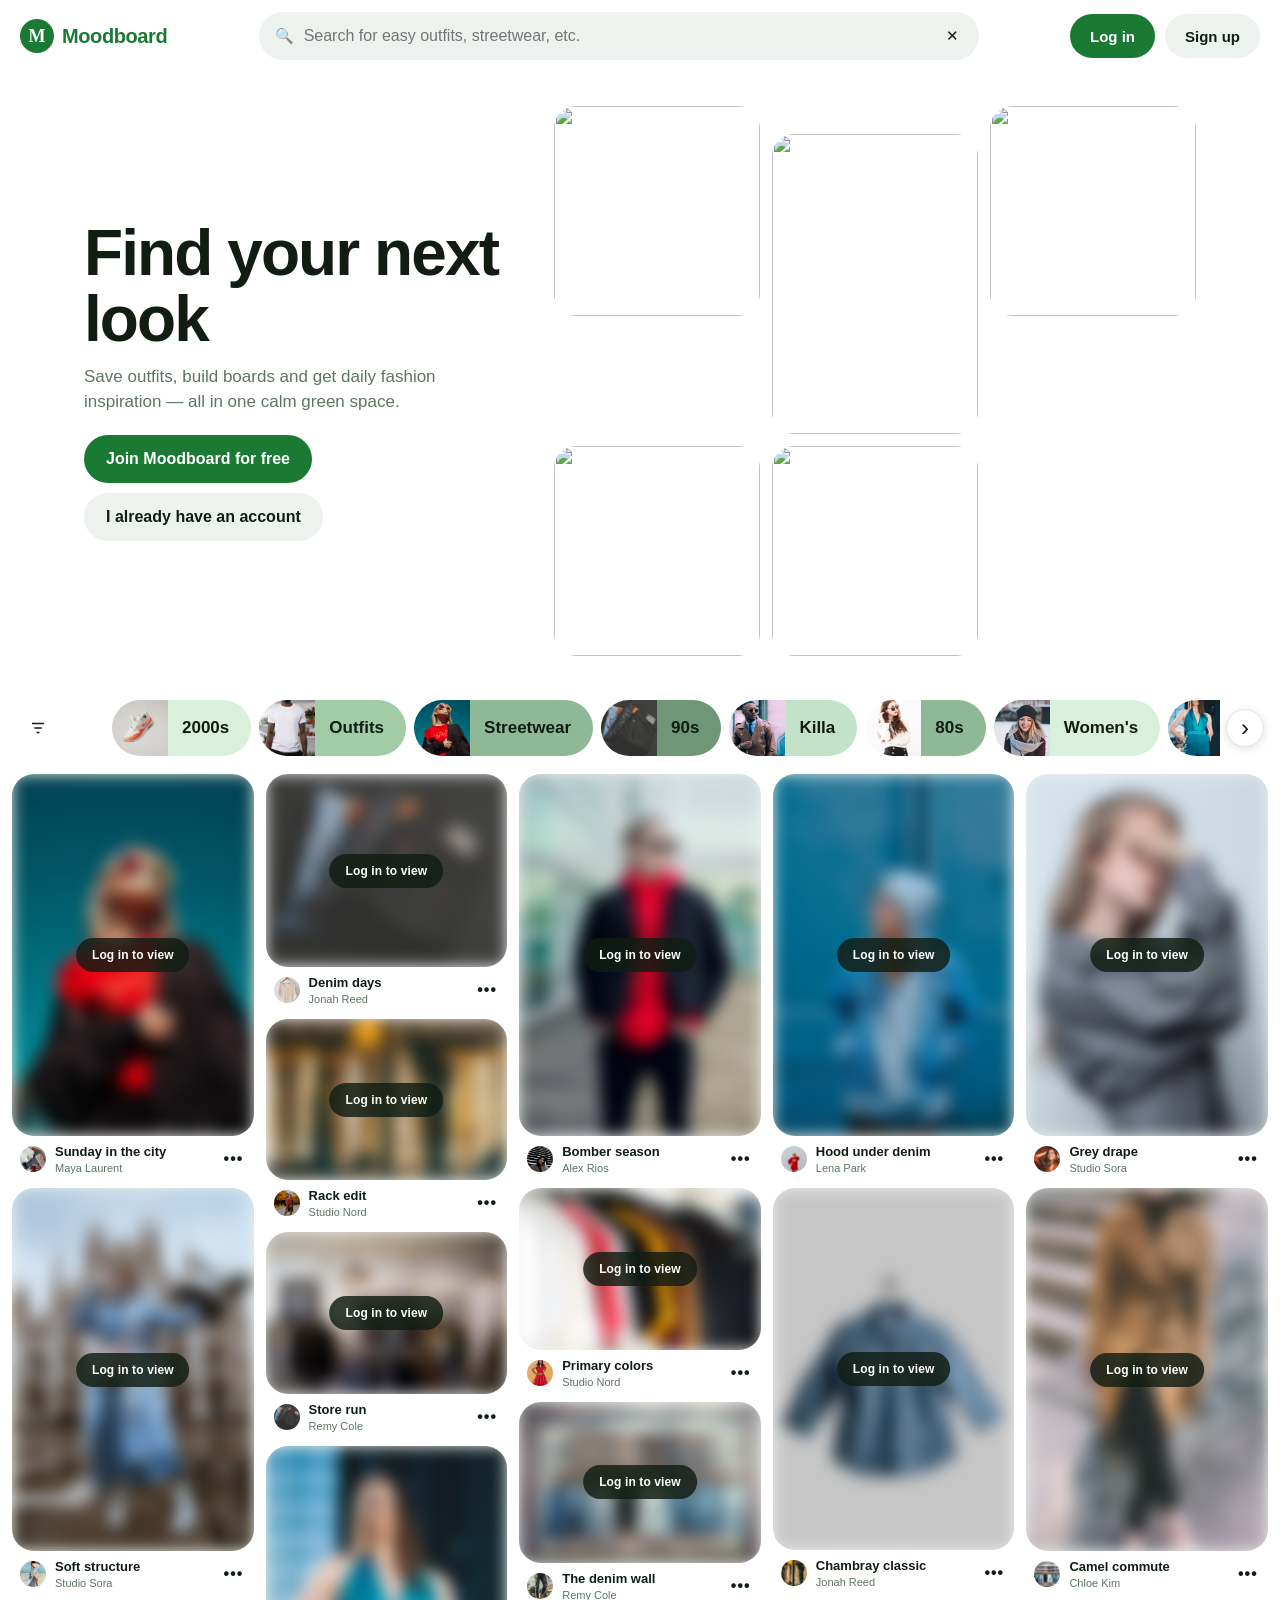
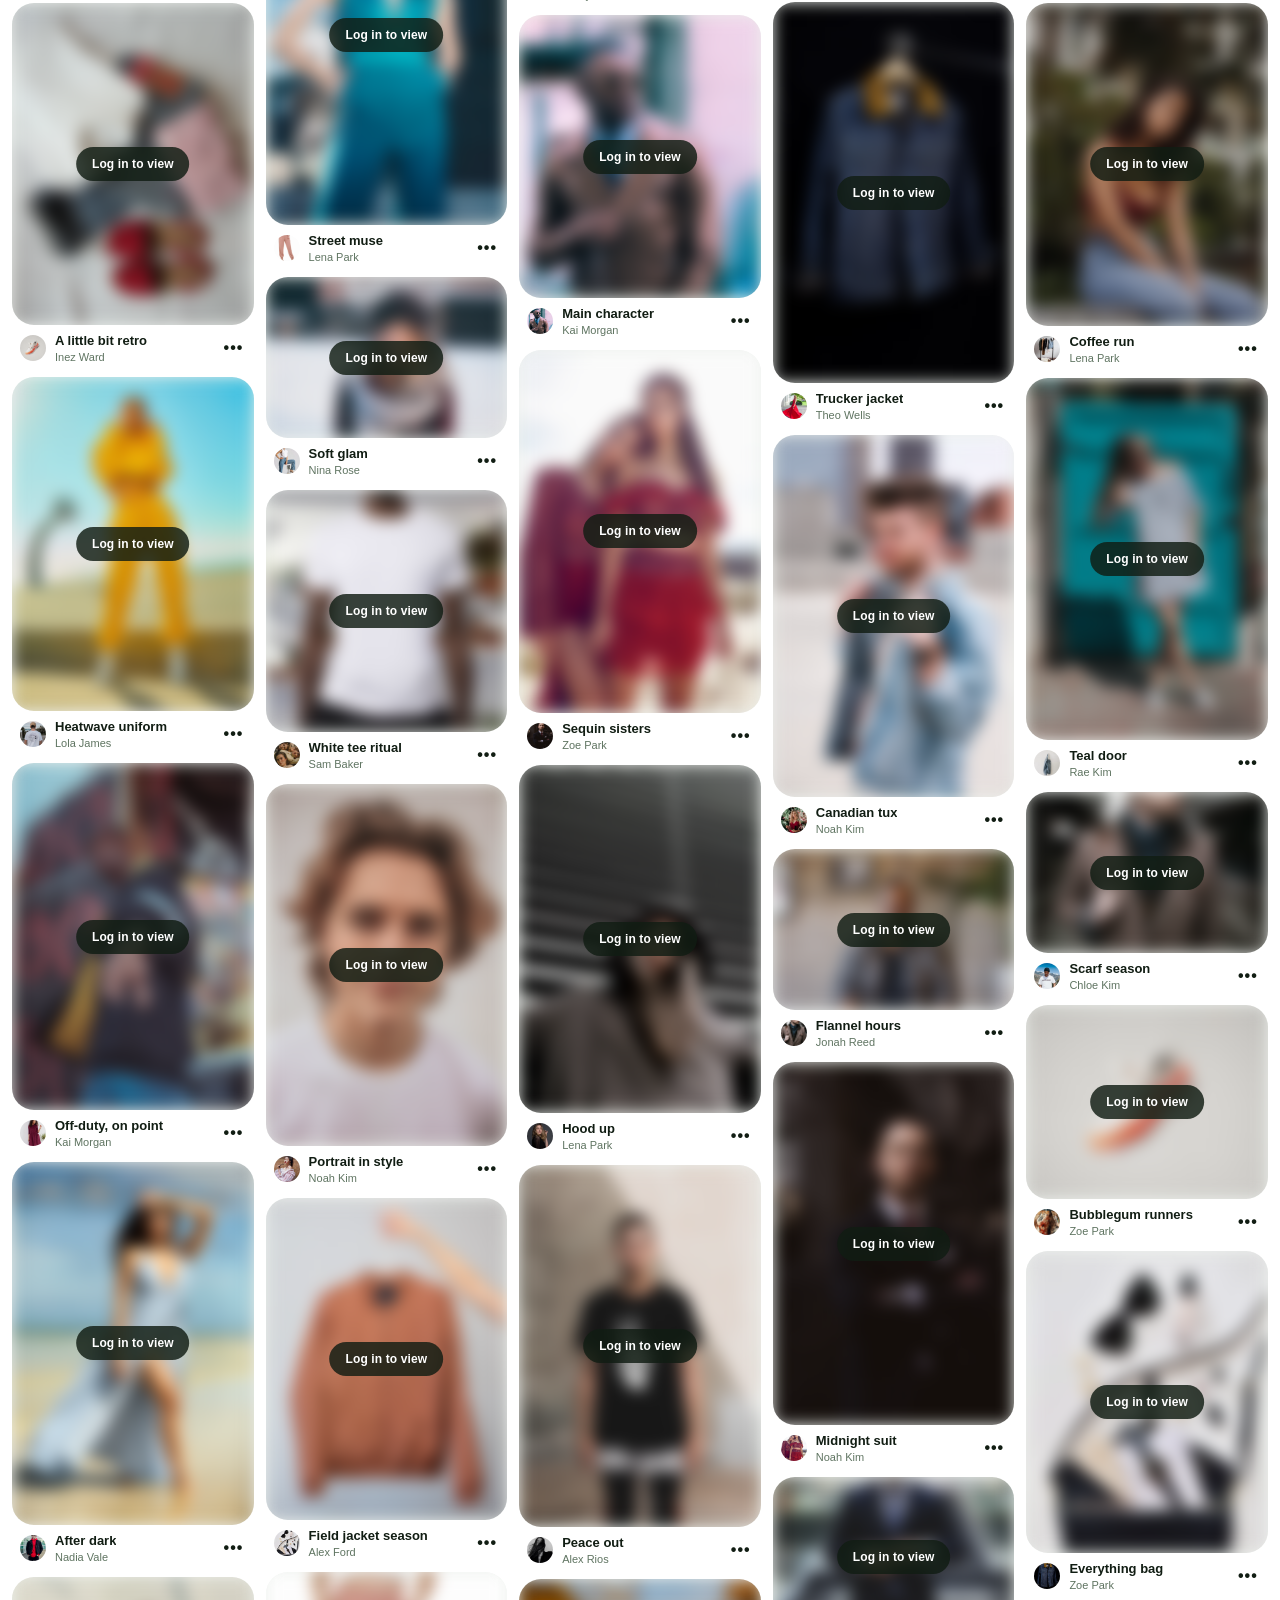
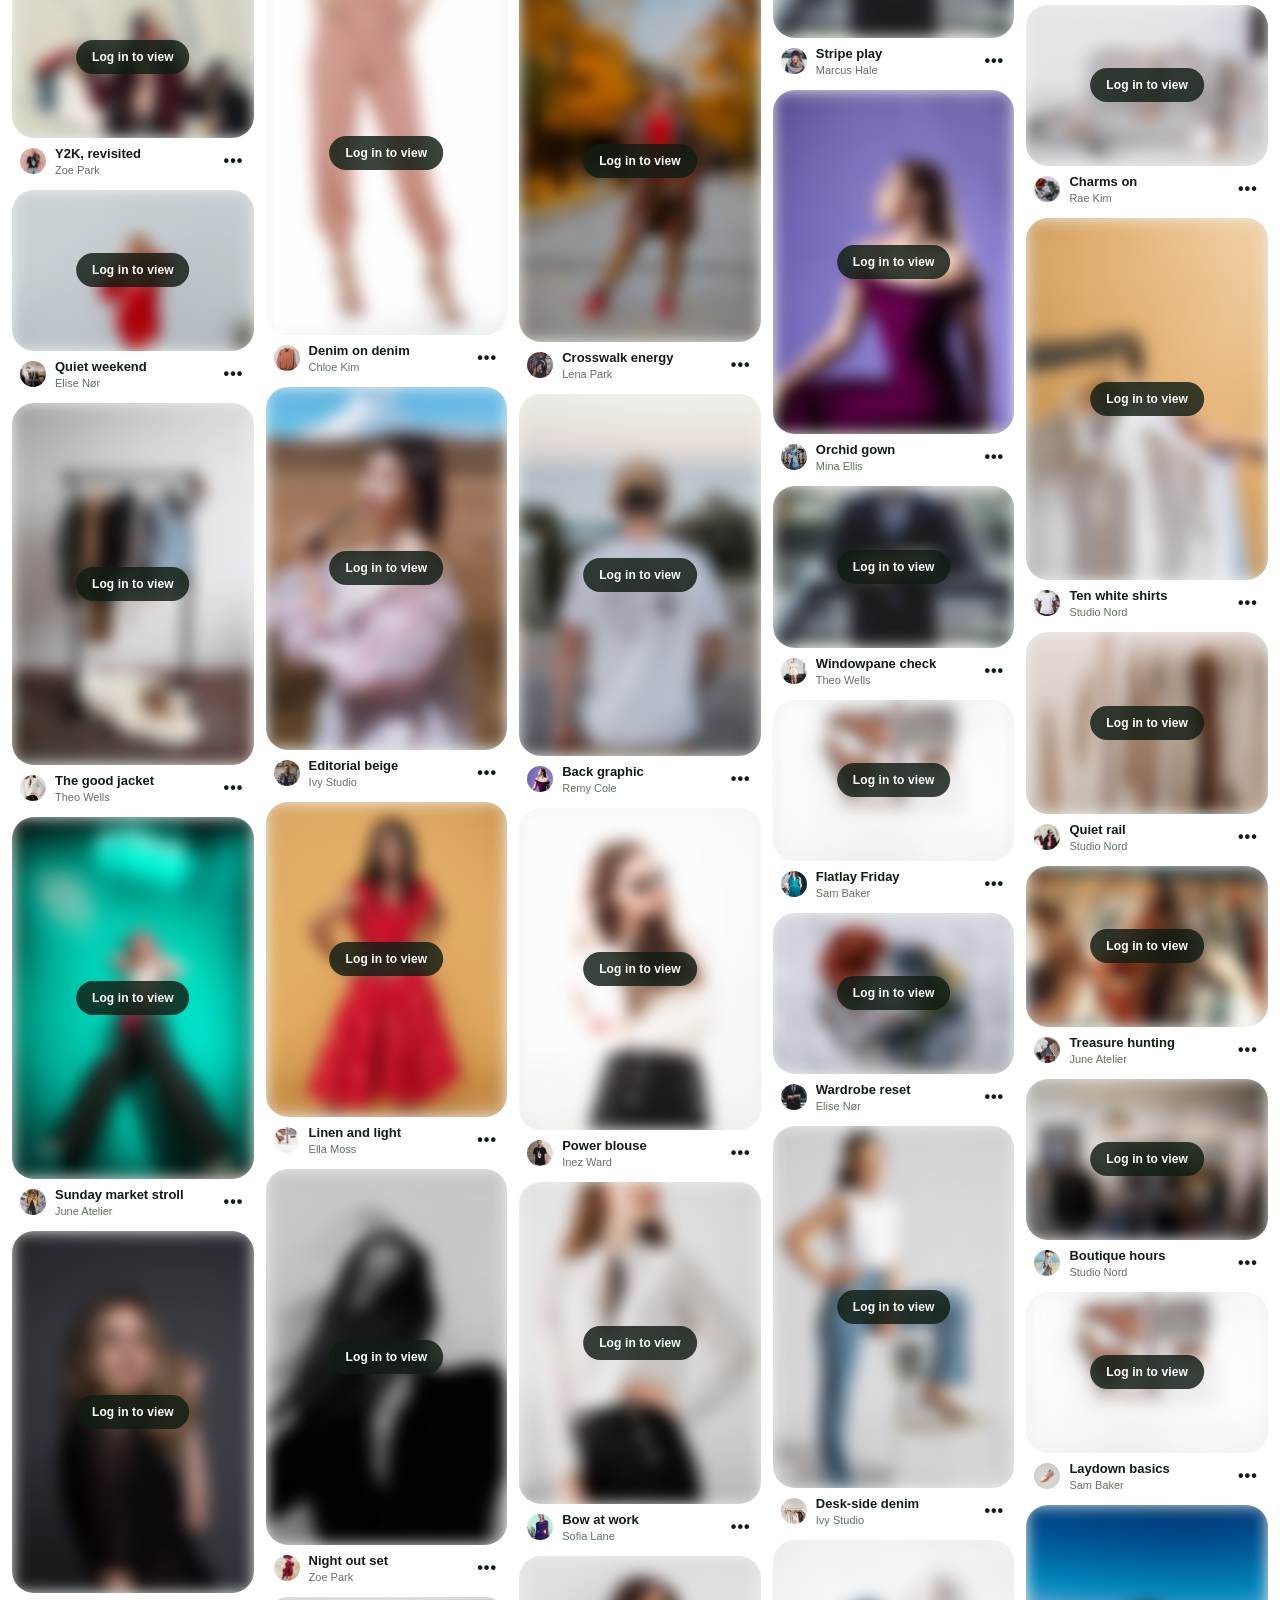
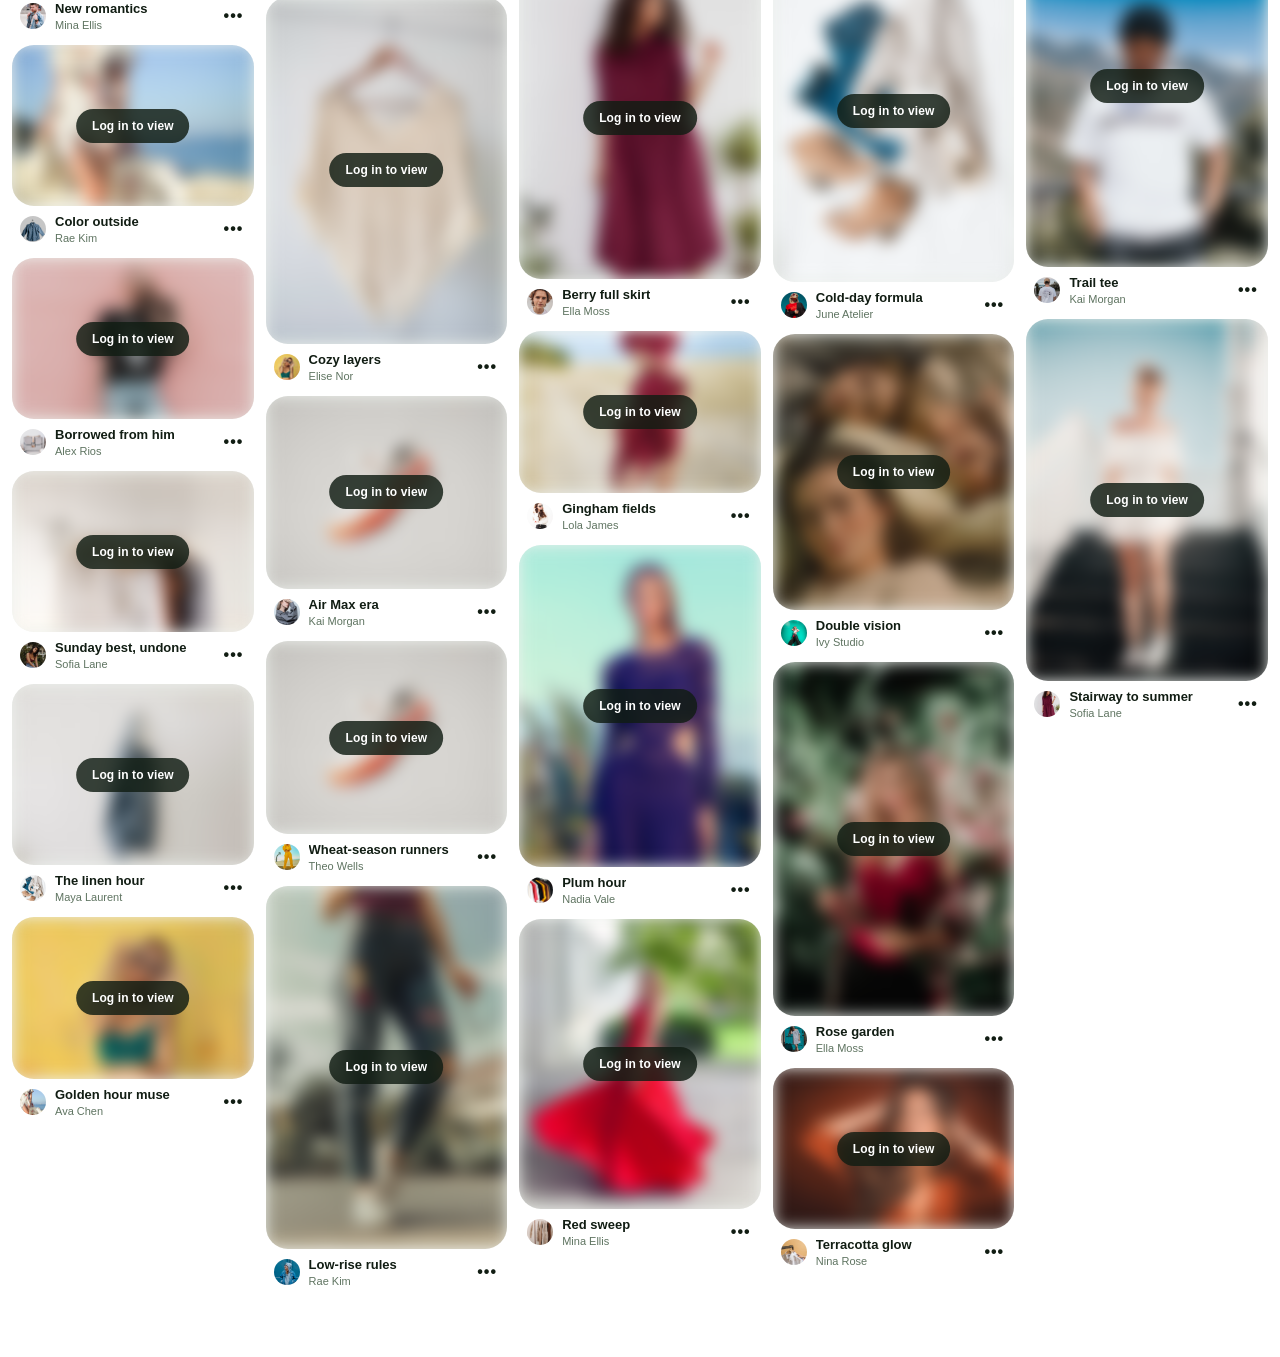
==== commit f35aeadc: "finish" ====
--- a/index.html
+++ b/index.html
@@ -41,7 +41,11 @@
     <div class="section-head" id="ideas-head"><h2>More fresh ideas</h2><span>Save anything you love</span></div>
     <div class="filter-row">
       <button class="filter-btn" id="filter-btn" aria-label="Filter options" title="Filters"><svg width="18" height="18" viewBox="0 0 24 24" fill="none" stroke="currentColor" stroke-width="2"><path d="M4 6h16M7 12h10M10 18h4"/></svg></button>
-      <div class="categories pills" id="categories" aria-label="Filter by fashion category"></div>
+      <div class="cat-scroll">
+        <button class="cat-arrow" id="cat-prev" aria-label="Scroll categories left">&#8249;</button>
+        <div class="categories pills" id="categories" aria-label="Filter by fashion category"></div>
+        <button class="cat-arrow" id="cat-next" aria-label="Scroll categories right">&#8250;</button>
+      </div>
     </div>
     <div class="search-wrap" style="display:none"><div id="suggestions" class="suggestions" role="listbox"></div></div>
   <main id="home">
@@ -85,7 +89,7 @@
       <form id="auth-form" novalidate>
         <label id="name-field" style="display:none">Name<input id="auth-name" type="text" placeholder="Your name" autocomplete="name"></label>
         <label>Email<input id="auth-email" type="email" placeholder="Email" autocomplete="email" required></label>
-        <label>Password<input id="auth-password" type="password" placeholder="Password" autocomplete="current-password" required minlength="6"></label>
+        <label>Password<input id="auth-password" type="password" placeholder="Password" autocomplete="current-password" required minlength="8" maxlength="12"></label>
         <p class="auth-error" id="auth-error" hidden></p>
         <button type="submit" class="auth-submit" id="auth-submit">Log in</button>
       </form>
--- a/styles.css
+++ b/styles.css
@@ -22,11 +22,9 @@
     .btn-login:hover { background: var(--accent-hover); }
     .btn-signup { height: 44px; padding: 0 20px; border-radius: 999px; border: 0; background: #eef2ee; color: var(--ink); font-weight: 700; font-size: 15px; cursor: pointer; }
     .btn-signup:hover { background: #dfe6df; }
-    /* Guest landing hero */
     .hero { display: flex; align-items: center; gap: 40px; max-width: 1160px; margin: 26px auto 10px; padding: 10px 24px 28px; }
     .avatar-btn { display: flex; align-items: center; gap: 4px; border: 0; background: transparent; cursor: pointer; padding: 4px; border-radius: 999px; }
     .avatar-btn:hover { background: var(--pill); }
-    /* Guest landing */
     .hero-text { flex: 0 1 430px; }
     .hero-text h1 { font-size: clamp(42px, 5vw, 64px); line-height: 1.02; letter-spacing: -0.03em; margin: 0 0 12px; font-weight: 800; }
     .hero-text p { color: var(--muted); font-size: 17px; line-height: 1.5; margin: 0 0 20px; }
@@ -41,7 +39,11 @@
     .section-head { max-width: 1160px; margin: 8px auto 2px; padding: 0 24px; display: flex; align-items: baseline; justify-content: space-between; gap: 12px; }
     .section-head h2 { font-size: 28px; margin: 0; letter-spacing: -0.02em; }
     .section-head span { color: var(--muted); font-size: 14px; }
+    .section-head { display: none; }
     body.logged-in .hero { display: none; }
+    body:not(.logged-in) .masonry .pin-image { filter: blur(8px); }
+    body:not(.logged-in) .masonry .pin-image-wrap::before { content: "Log in to view"; position: absolute; z-index: 2; top: 50%; left: 50%; transform: translate(-50%, -50%); padding: 10px 16px; border-radius: 999px; background: rgb(17 29 19 / 82%); color: #fff; font-size: 12px; font-weight: 700; letter-spacing: .01em; white-space: nowrap; pointer-events: none; }
+    body:not(.logged-in) .masonry .pin-image-wrap { cursor: pointer; }
     .avatar { width: 40px; height: 40px; flex: 0 0 auto; border-radius: 50%; object-fit: cover; background: #cfe3d2; }
     .avatar-fallback { width: 40px; height: 40px; display: grid; place-items: center; border-radius: 50%; background: var(--ink); color: #fff; font-weight: 800; }
     .user-menu { position: absolute; right: 12px; top: 70px; z-index: 20; width: 260px; padding: 12px; border-radius: 16px; background: #fff; border: 1px solid var(--line); box-shadow: var(--shadow); }
@@ -96,6 +98,7 @@
     .back-btn:hover { background: var(--pill); }
     .modal-backdrop { position: fixed; inset: 0; z-index: 40; display: none; place-items: center; padding: 25px; background: rgb(0 0 0 / 55%); backdrop-filter: blur(3px); }
     .modal-backdrop.open { display: grid; animation: fade .2s ease; }
+    #auth-modal { z-index: 41; }
     @keyframes fade { from { opacity: 0; } to { opacity: 1; } }
     .detail-modal { position: relative; display: grid; width: min(1050px, 96vw); max-height: min(760px, 92vh); grid-template-columns: minmax(0, 1.08fr) minmax(340px, .92fr); overflow: hidden; border-radius: 28px; background: white; box-shadow: var(--shadow); animation: rise .25s ease; }
     @keyframes rise { from { transform: translateY(10px) scale(.99); } to { transform: none; } }
@@ -174,3 +177,73 @@
     }
     @media (max-width: 430px) { .masonry { columns: 2 135px; column-gap: 10px; } }
     @media (prefers-reduced-motion: reduce) { *, *::before, *::after { scroll-behavior: auto !important; animation-duration: .01ms !important; transition-duration: .01ms !important; } }
+    /* Category horizontal scroller */
+    .cat-scroll { display: flex; align-items: center; gap: 6px; flex: 1 1 auto; min-width: 0; }
+    .cat-scroll .categories { flex: 1 1 auto; min-width: 0; scroll-behavior: smooth; cursor: grab; user-select: none; }
+    .cat-scroll .categories:active { cursor: grabbing; }
+    .cat-arrow { width: 38px; height: 38px; flex: 0 0 38px; display: grid; place-items: center; border: 1px solid var(--line); border-radius: 50%; background: #fff; font-size: 24px; line-height: 1; cursor: pointer; color: var(--ink); box-shadow: 0 2px 8px rgb(17 29 19 / 12%); transition: .15s; }
+    .cat-arrow:hover { background: var(--ink); border-color: var(--ink); color: #fff; }
+    /* Profile page */
+    .profile-top-actions { margin-left: auto; display: flex; align-items: center; gap: 10px; }
+    a.btn-signup { display: inline-flex; align-items: center; text-decoration: none; }
+    .profile-page { max-width: 1160px; margin: 0 auto; padding: 20px 24px 70px; }
+    .profile-gate { max-width: 560px; margin: 60px auto; text-align: center; padding: 50px 34px; border: 1px solid var(--line); border-radius: 28px; background: var(--pill); }
+    .profile-gate h1 { margin: 0 0 10px; font-size: 32px; letter-spacing: -0.02em; }
+    .profile-gate p { color: var(--muted); margin: 0 0 22px; }
+    .profile-gate .btn-join { display: inline-block; text-decoration: none; }
+    .profile-hero { display: flex; flex-direction: column; align-items: center; text-align: center; gap: 0; padding: 38px 26px 30px; border: 1px solid var(--line); border-radius: 28px; background: #fff; box-shadow: var(--shadow); }
+    .profile-avatar { position: relative; width: 120px; height: 120px; flex: 0 0 120px; display: grid; place-items: center; border-radius: 50%; background: var(--accent); color: #fff; font: 700 52px Georgia, serif; overflow: hidden; cursor: pointer; }
+    .profile-avatar img { position: absolute; inset: 0; width: 100%; height: 100%; object-fit: cover; }
+    .profile-avatar img[hidden] { display: none; }
+    .profile-avatar-edit::after { content: "Change"; position: absolute; inset: auto 0 0; padding: 5px 0 7px; background: rgb(17 29 19 / 72%); color: #fff; font: 700 11px -apple-system, "Segoe UI", sans-serif; opacity: 0; transition: .18s; }
+    .profile-avatar-edit:hover::after { opacity: 1; }
+    .profile-name { margin: 16px 0 0; font-size: 32px; letter-spacing: -0.02em; }
+    .profile-username { margin: 4px 0 0; color: var(--muted); font-size: 14px; font-weight: 600; }
+    .profile-bio { margin: 10px 0 0; max-width: 520px; color: #47594a; font-size: 15px; line-height: 1.55; }
+    .profile-bio:empty { display: none; }
+    .profile-stats { display: flex; gap: 30px; margin-top: 18px; }
+    .profile-stats div { display: grid; }
+    .profile-stats b { font-size: 20px; }
+    .profile-stats span { color: var(--muted); font-size: 12px; font-weight: 600; }
+    .profile-actions { display: flex; gap: 10px; flex-wrap: wrap; justify-content: center; margin-top: 20px; }
+    .profile-actions .btn-join, .profile-actions .btn-have { text-decoration: none; }
+    .profile-tabs { display: flex; justify-content: center; gap: 6px; margin: 26px 0 6px; }
+    .profile-tab { border: 0; background: transparent; padding: 12px 22px; border-radius: 999px; font-size: 15px; font-weight: 700; color: var(--muted); cursor: pointer; transition: .15s; }
+    .profile-tab:hover { background: var(--pill); color: var(--ink); }
+    .profile-tab.on { background: var(--ink); color: #fff; }
+    .post-modal { width: min(720px, 96vw); text-align: left; }
+    .post-modal h2, .post-modal .auth-sub { text-align: left; }
+    .post-modal-grid { display: grid; grid-template-columns: minmax(0, 5fr) minmax(0, 7fr); gap: 18px; margin-bottom: 14px; }
+    .photo-drop { display: grid; place-items: center; min-height: 260px; border: 2px dashed var(--line); border-radius: 20px; background: var(--pill); cursor: pointer; overflow: hidden; transition: .15s; }
+    .photo-drop:hover, .photo-drop.dragover { border-color: var(--accent); background: #e6f0e8; }
+    .photo-drop img { width: 100%; height: 100%; max-height: 340px; object-fit: cover; display: block; }
+    .photo-drop img[hidden] { display: none; }
+    #photo-placeholder { color: var(--muted); font-weight: 600; text-align: center; padding: 20px; font-size: 14px; line-height: 1.6; }
+    #photo-placeholder b { display: grid; place-items: center; width: 52px; height: 52px; margin: 0 auto 10px; border-radius: 50%; background: var(--accent); color: #fff; font-size: 28px; }
+    #photo-placeholder[hidden] { display: none; }
+    #post-url { margin-top: 10px; }
+    .composer-fields { display: grid; gap: 12px; align-content: start; }
+    .composer-fields label { display: grid; gap: 6px; font-size: 13px; font-weight: 700; }
+    .composer-input { width: 100%; padding: 12px 14px; border: 2px solid var(--line); border-radius: 14px; outline: 0; font-size: 14px; font-weight: 400; font-family: inherit; background: #fff; color: var(--ink); }
+    .composer-input:focus { border-color: var(--accent); }
+    textarea.composer-input { resize: vertical; }
+    .modal-actions { display: flex; gap: 10px; justify-content: flex-end; margin-top: 4px; }
+    .modal-publish { height: 48px; padding: 0 30px; }
+    .profile-posts { margin-top: 14px; }
+    .profile-empty { display: block; border: 2px dashed var(--line); border-radius: 22px; }
+    .profile-empty[style*="none"] { display: none; }
+    .empty-icon { display: grid; place-items: center; width: 60px; height: 60px; margin: 0 auto 14px; border-radius: 50%; background: var(--pill); color: var(--accent); font-size: 26px; }
+    .card-menu-wrap { position: relative; margin-left: auto; }
+    .card-menu { position: absolute; right: 0; top: 32px; z-index: 5; min-width: 150px; padding: 6px; border-radius: 14px; background: #fff; border: 1px solid var(--line); box-shadow: var(--shadow); display: grid; }
+    .card-menu button { border: 0; background: transparent; text-align: left; padding: 9px 12px; border-radius: 9px; font-size: 13px; font-weight: 600; cursor: pointer; }
+    .card-menu button:hover { background: var(--pill); }
+    .card-menu button.danger { color: #c8001e; }
+    @media (max-width: 760px) {
+      .profile-page { padding: 12px 12px 50px; }
+      .profile-hero { padding: 30px 18px 24px; }
+      .profile-stats { gap: 24px; }
+      .post-modal-grid { grid-template-columns: 1fr; }
+      .modal-actions { flex-direction: column-reverse; }
+      .modal-actions .btn-have, .modal-actions .auth-submit { width: 100%; }
+      .cat-arrow { width: 32px; height: 32px; flex-basis: 32px; font-size: 19px; }
+    }
